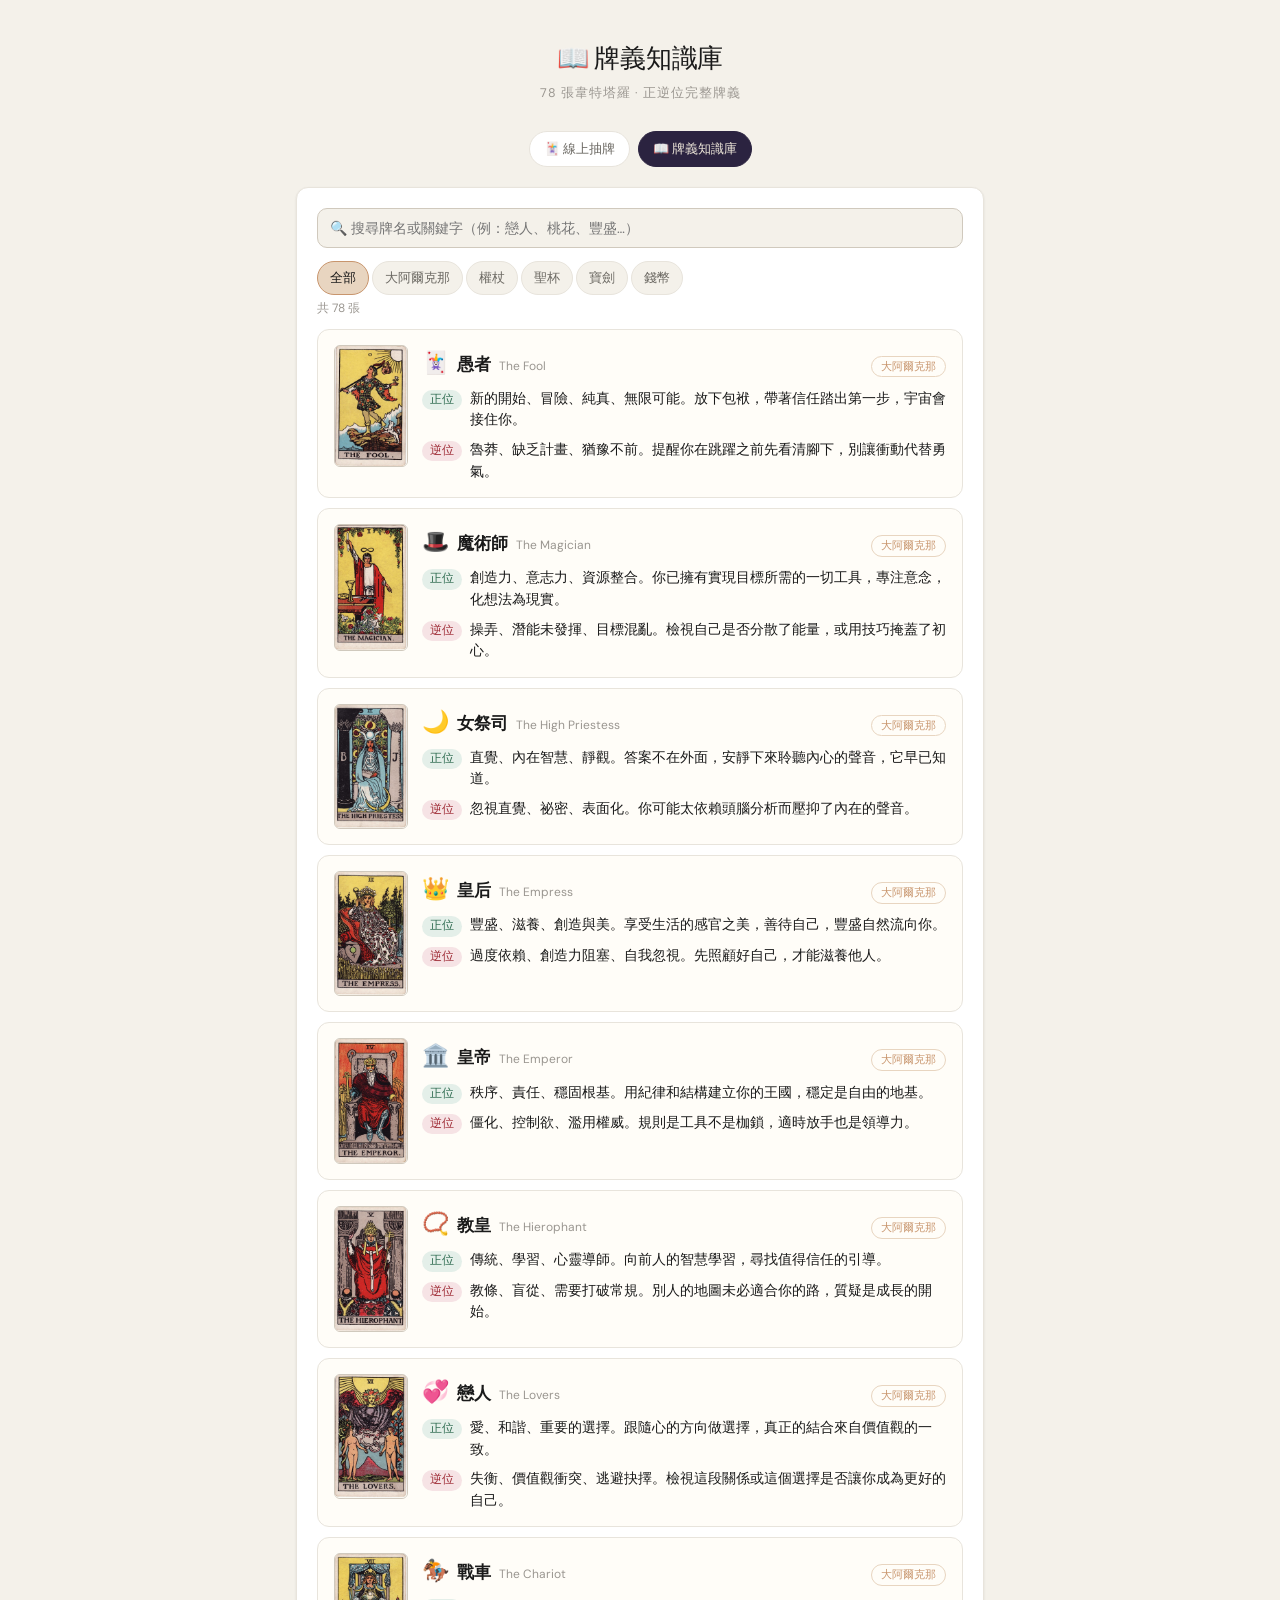
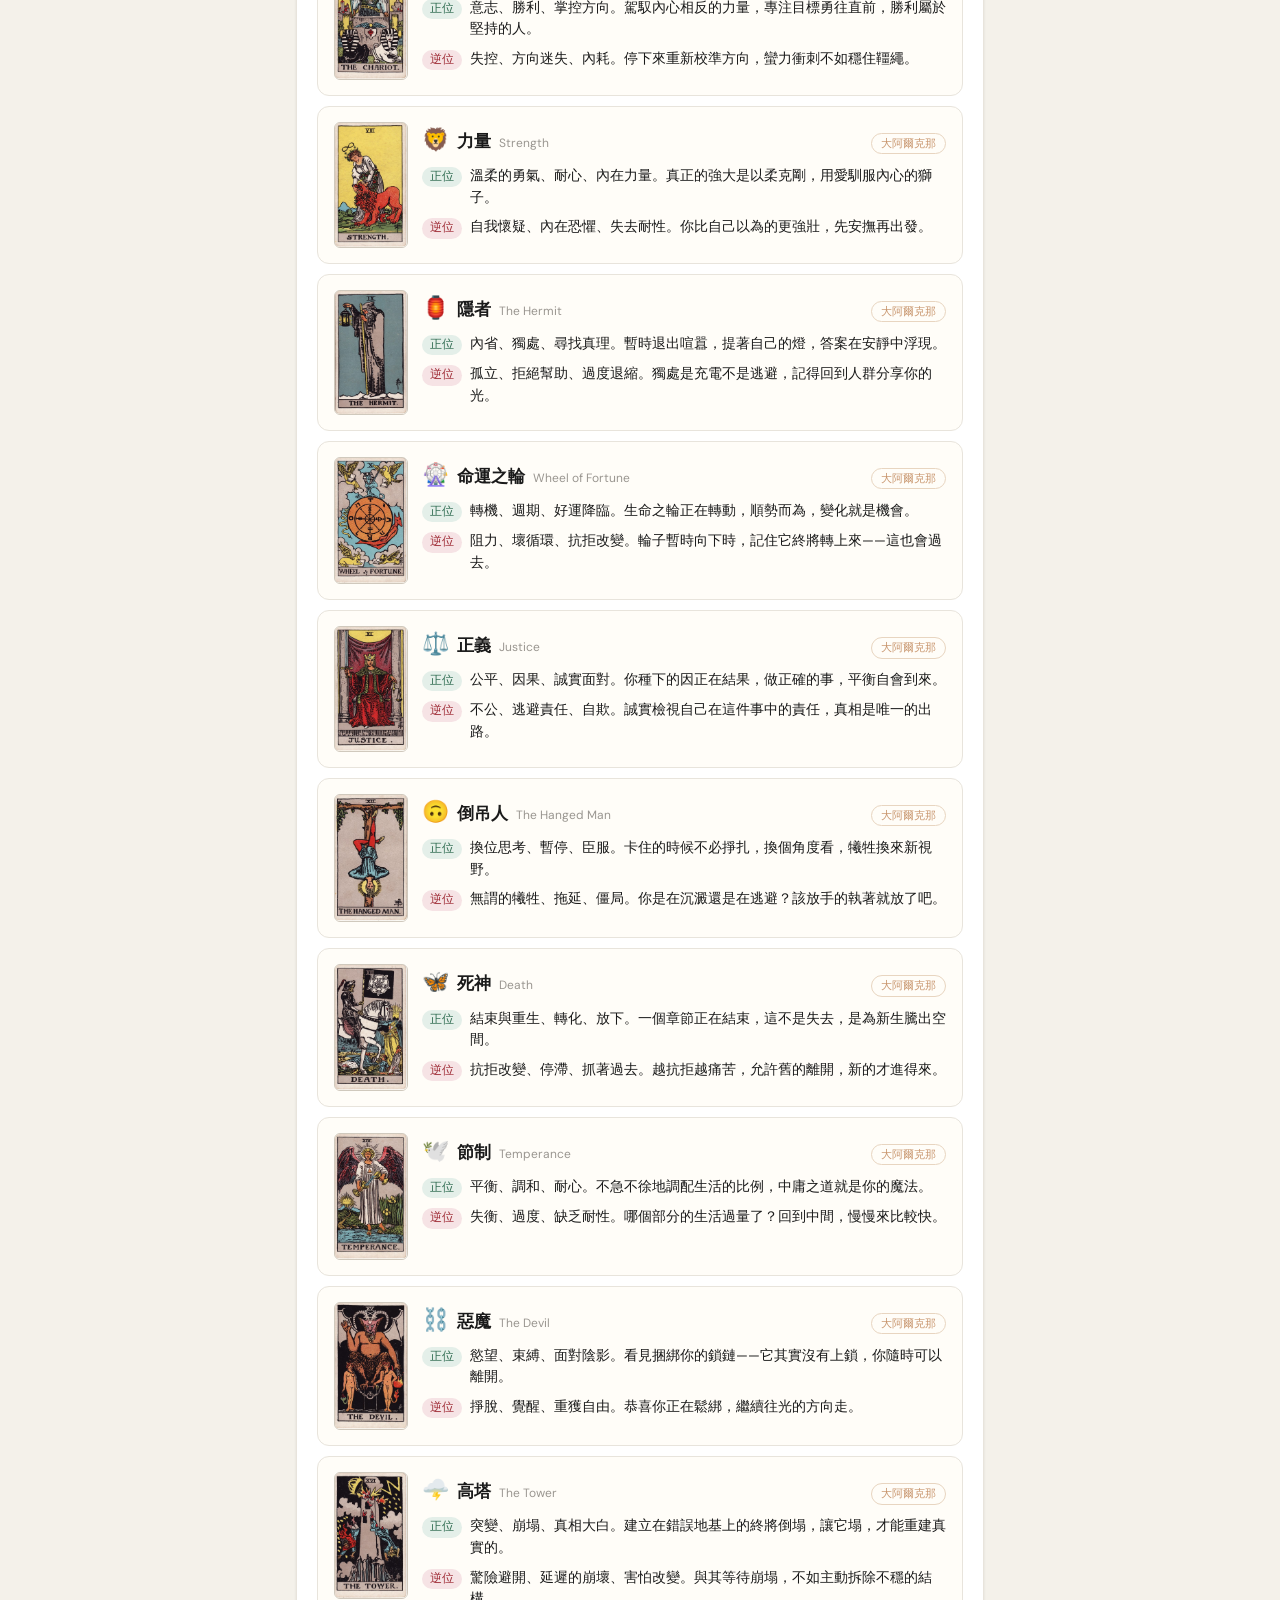
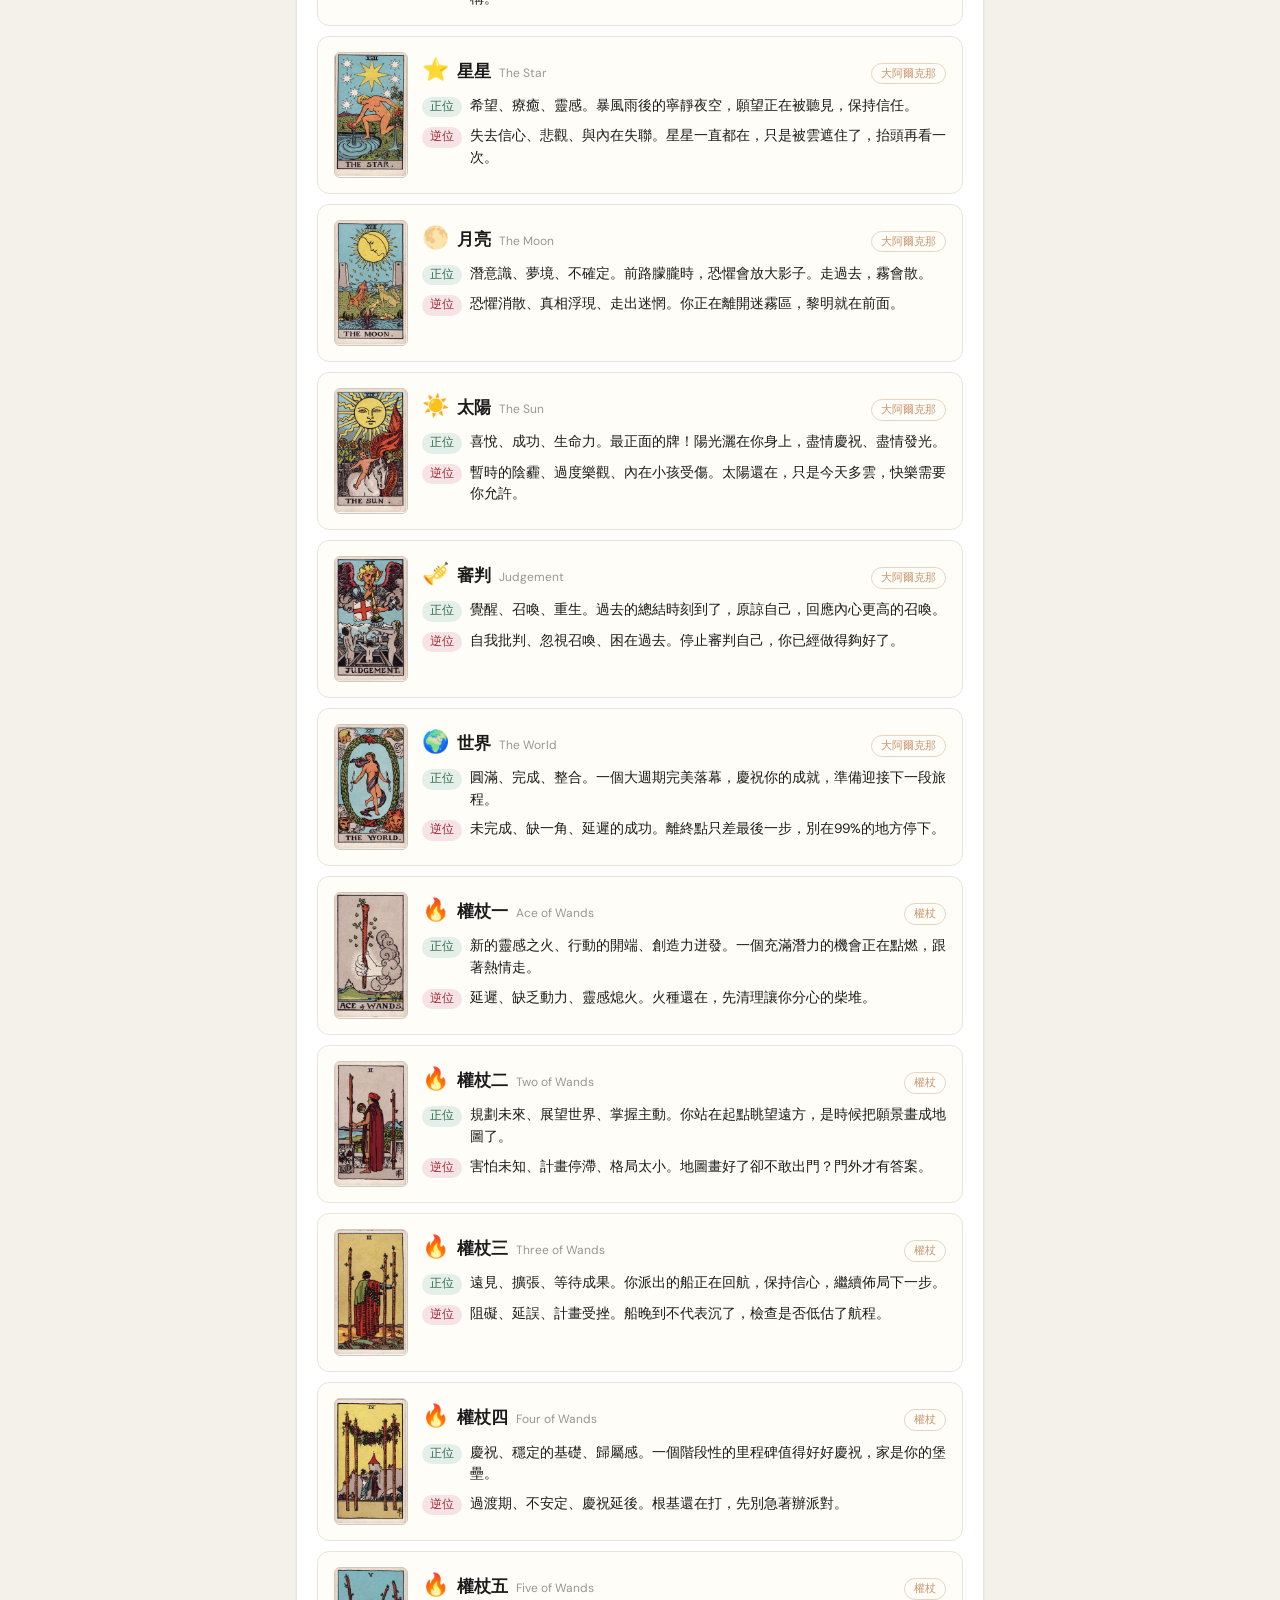
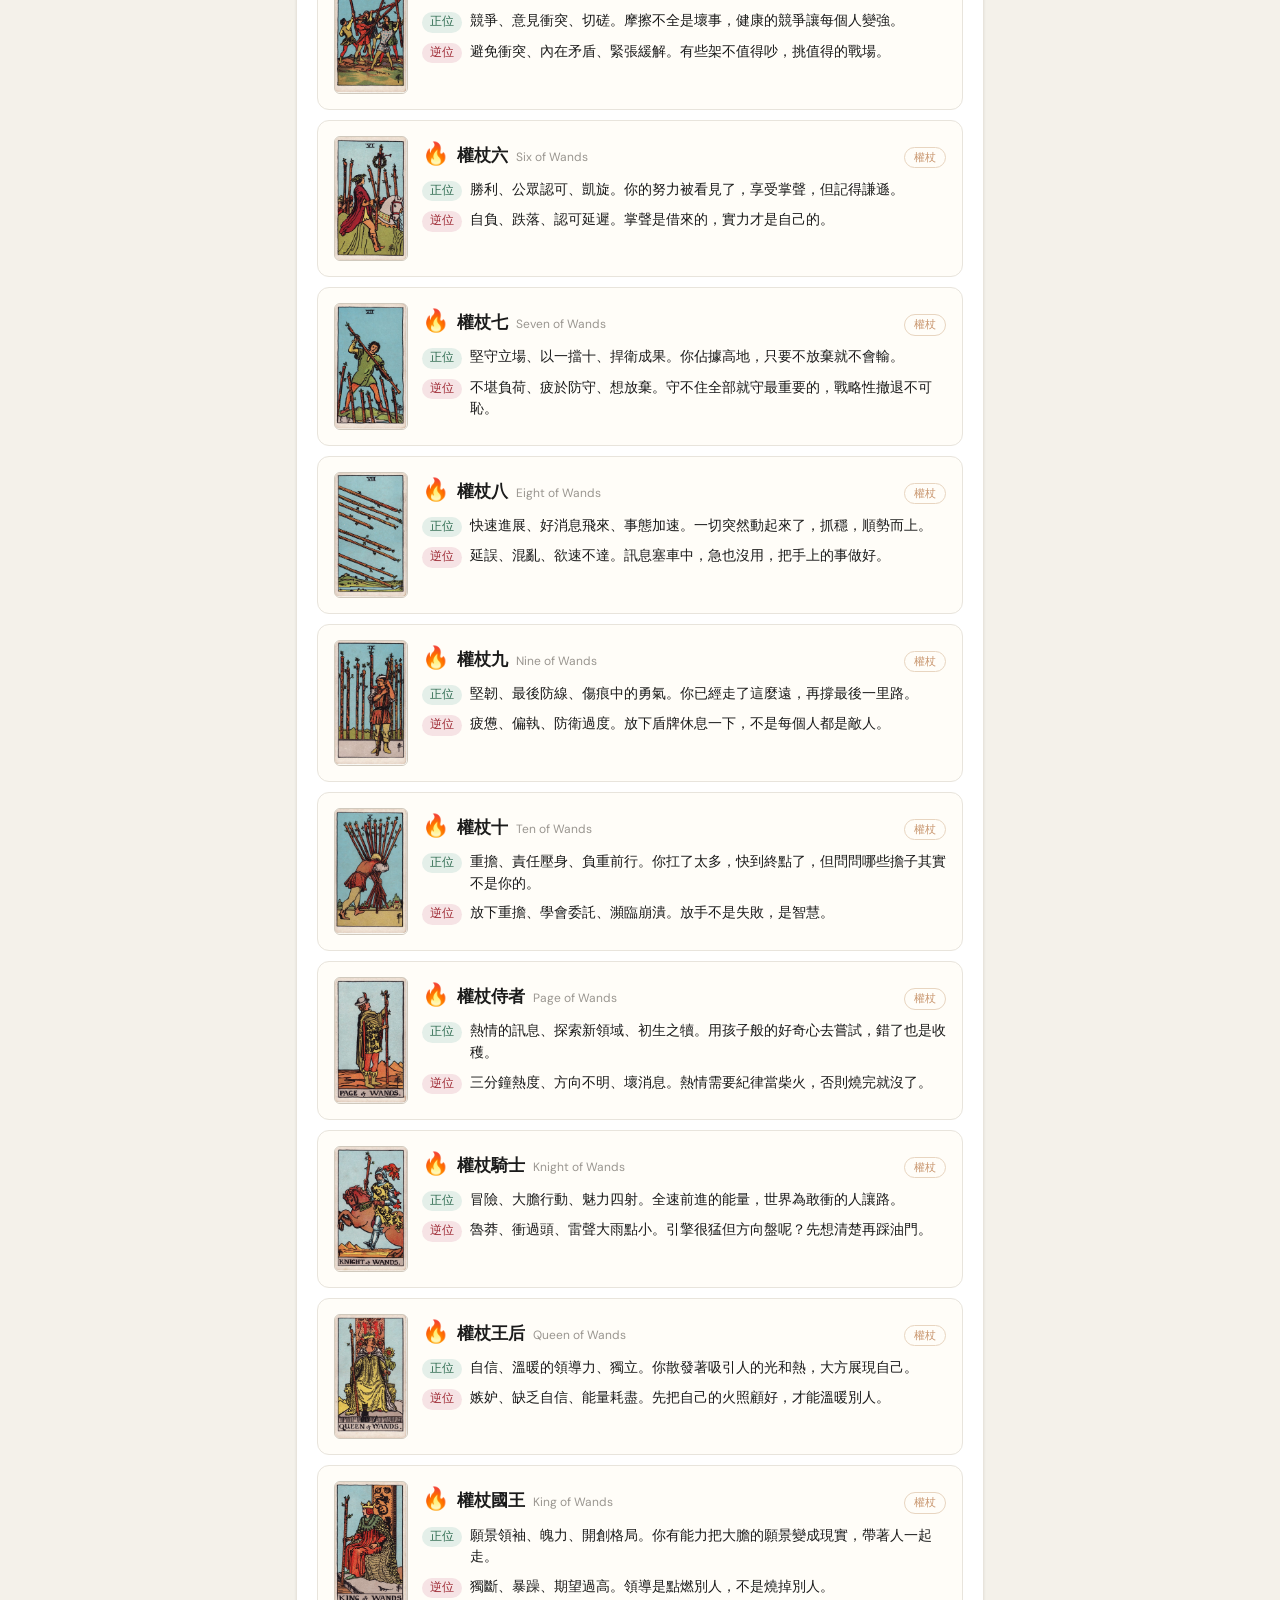
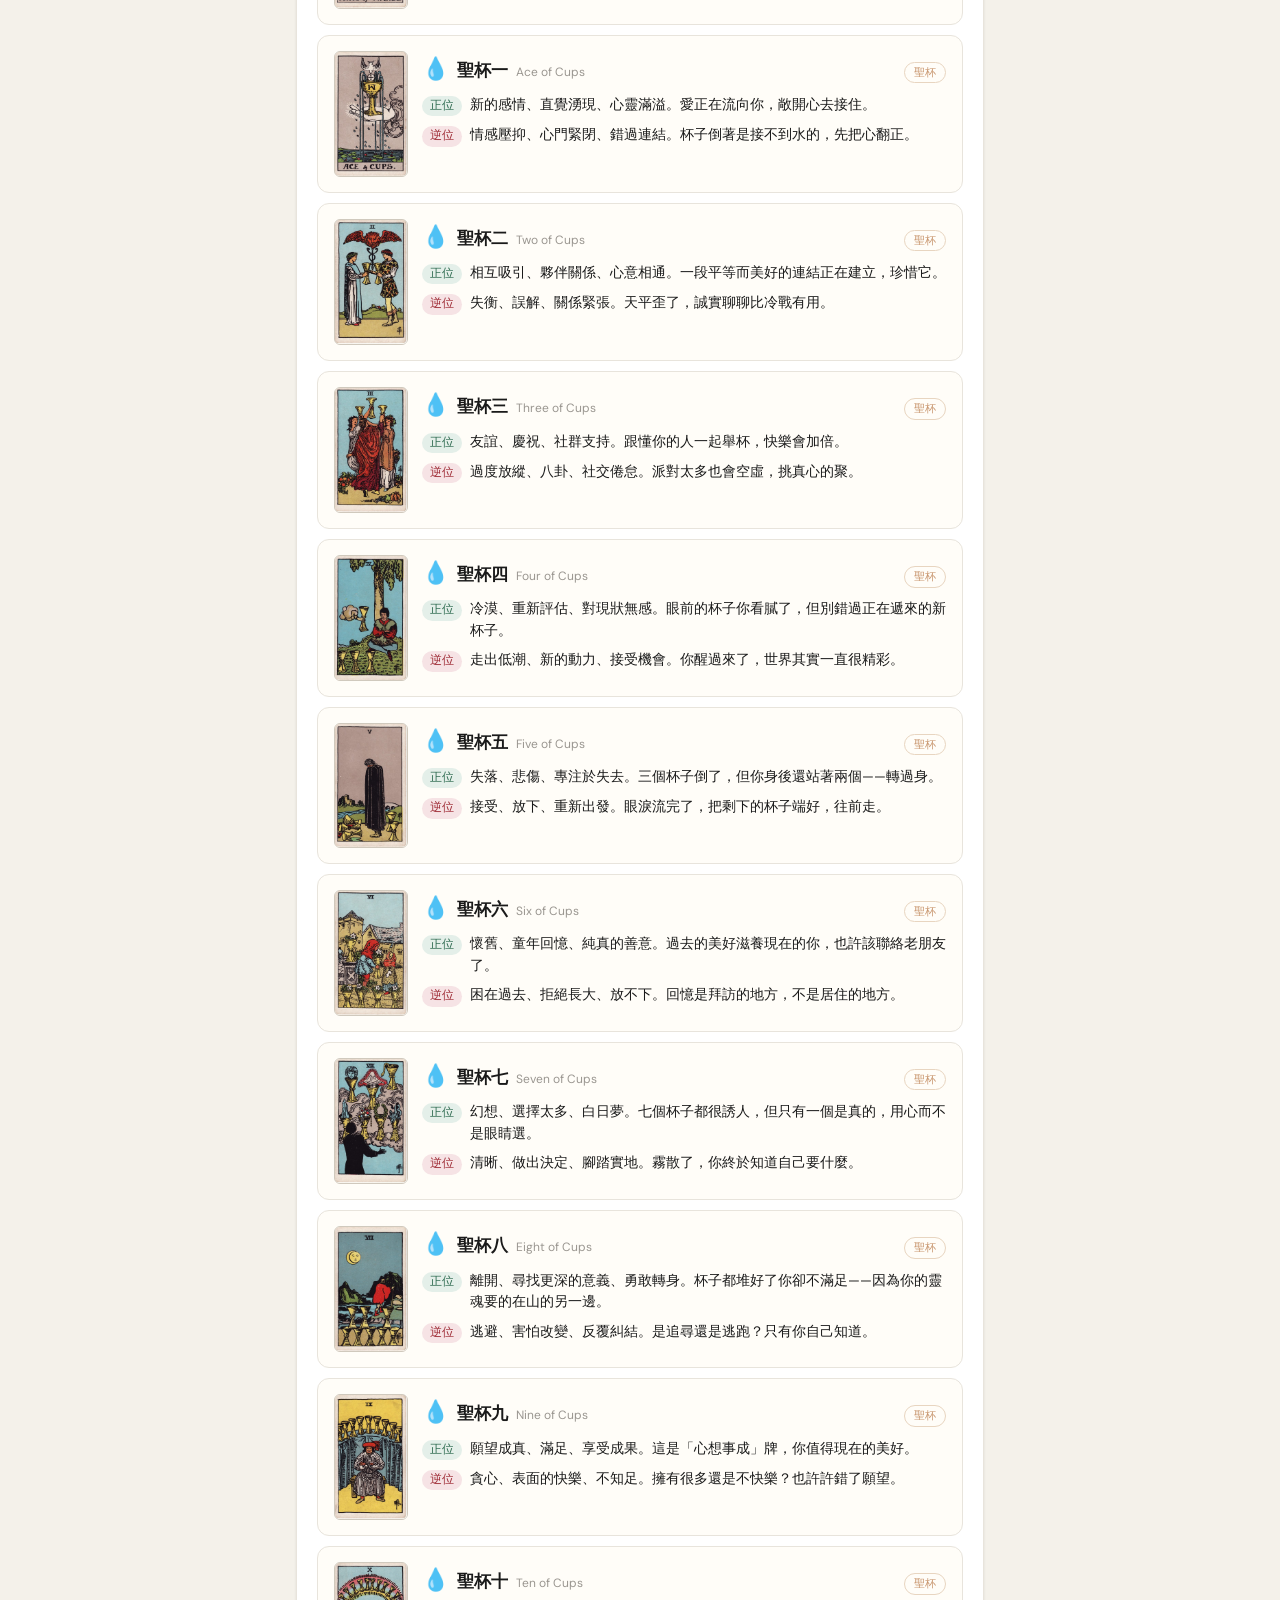
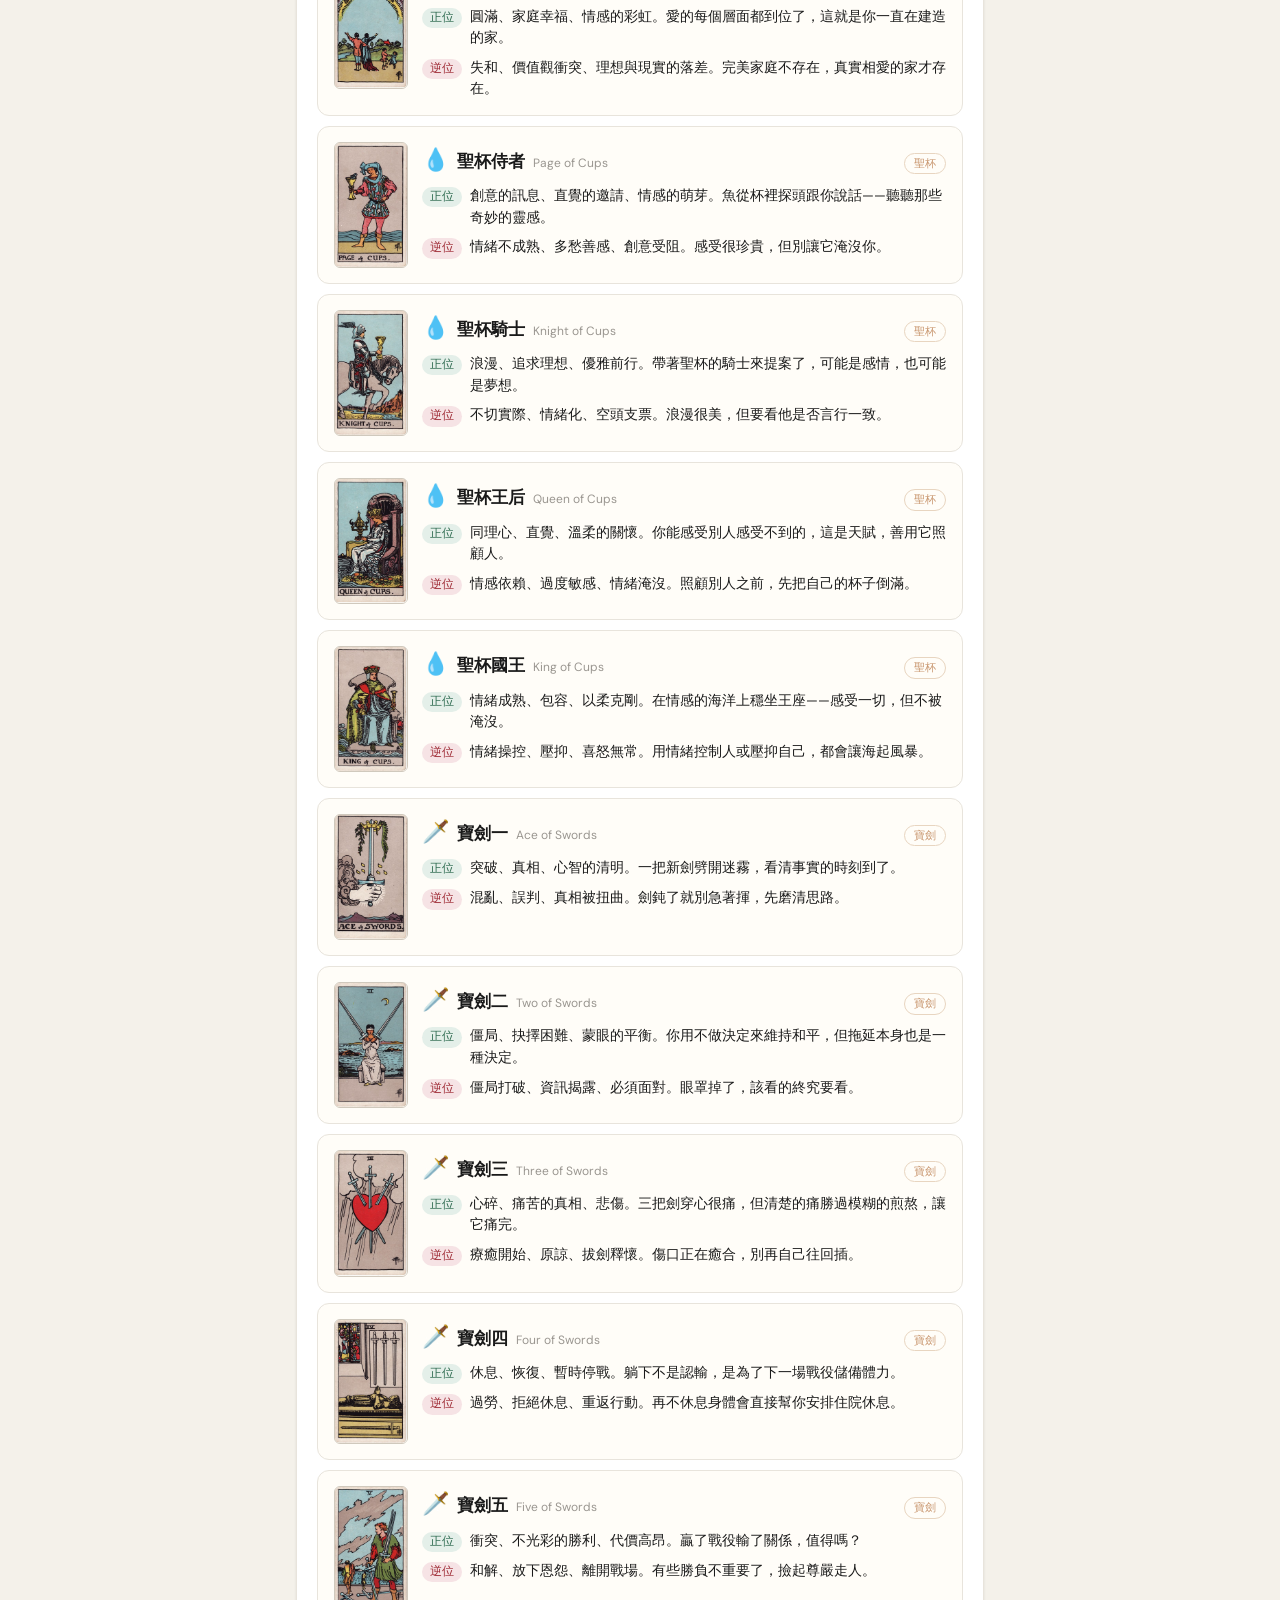
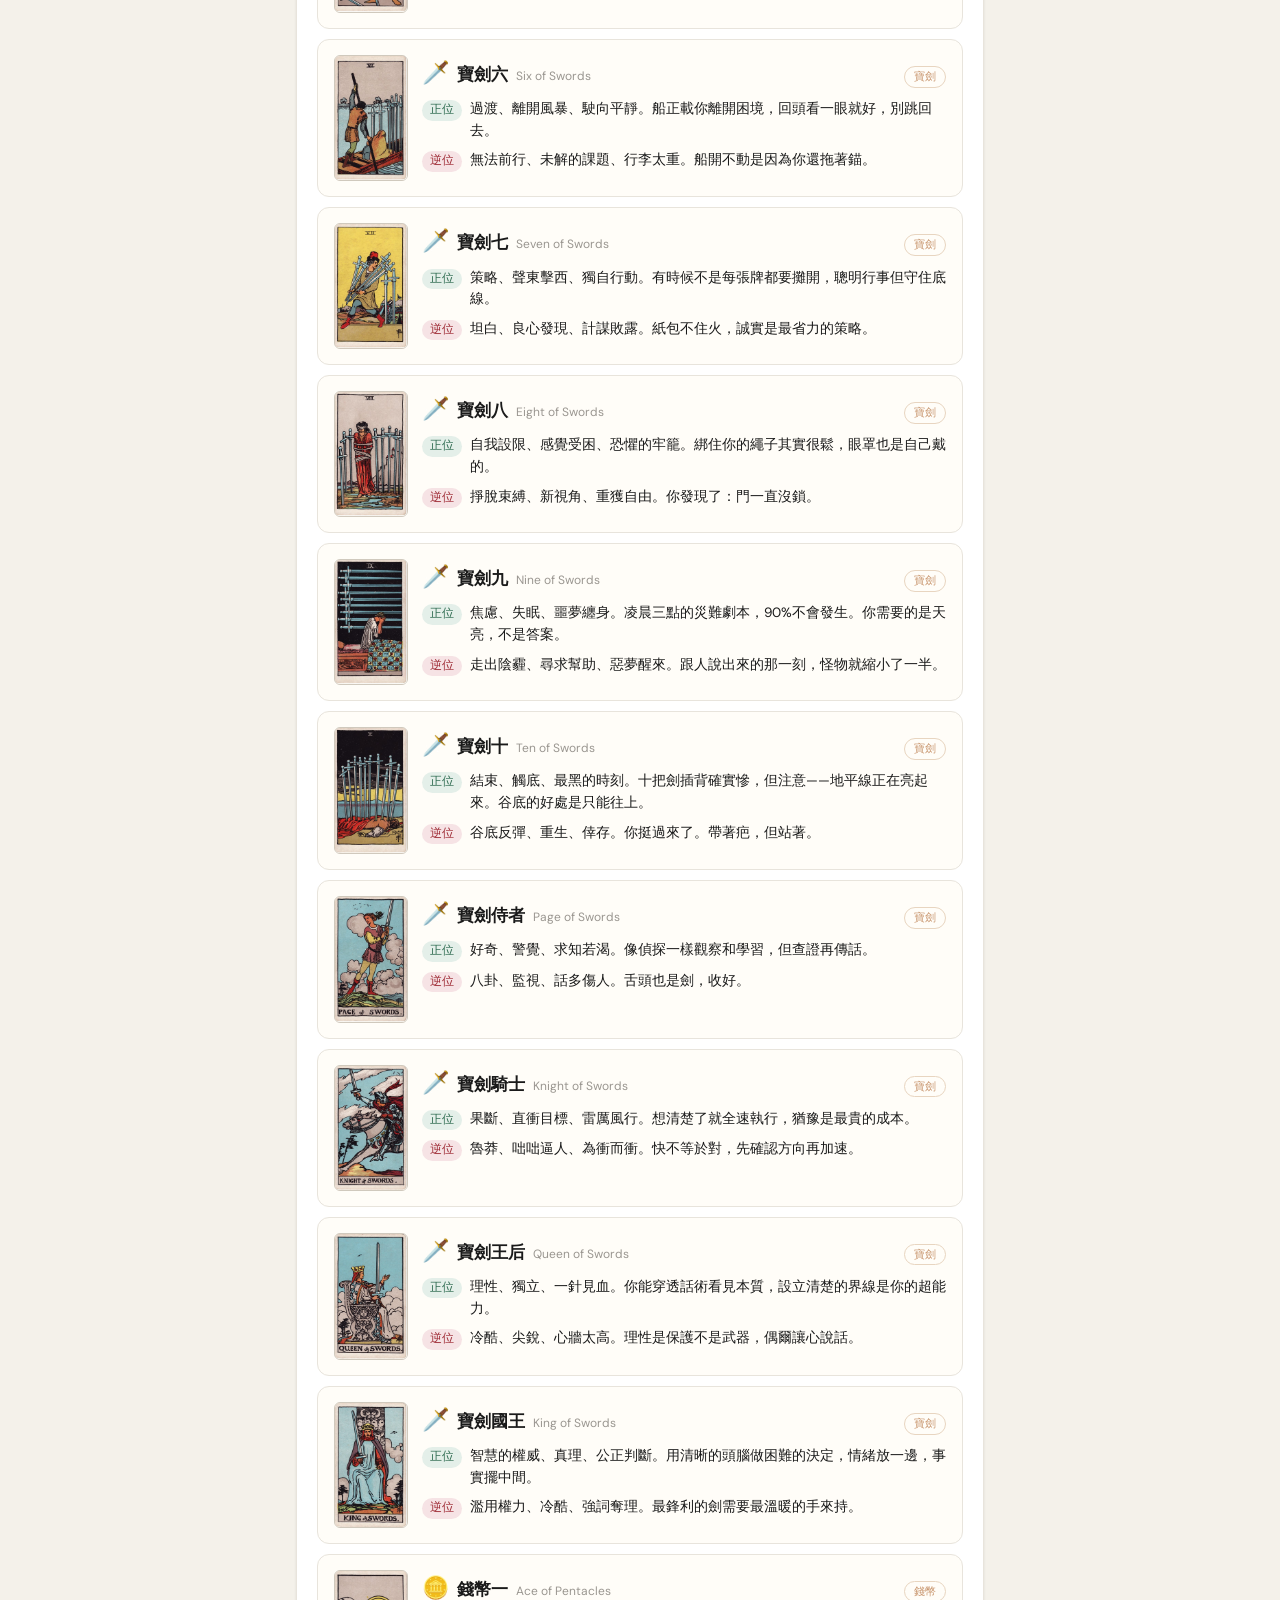
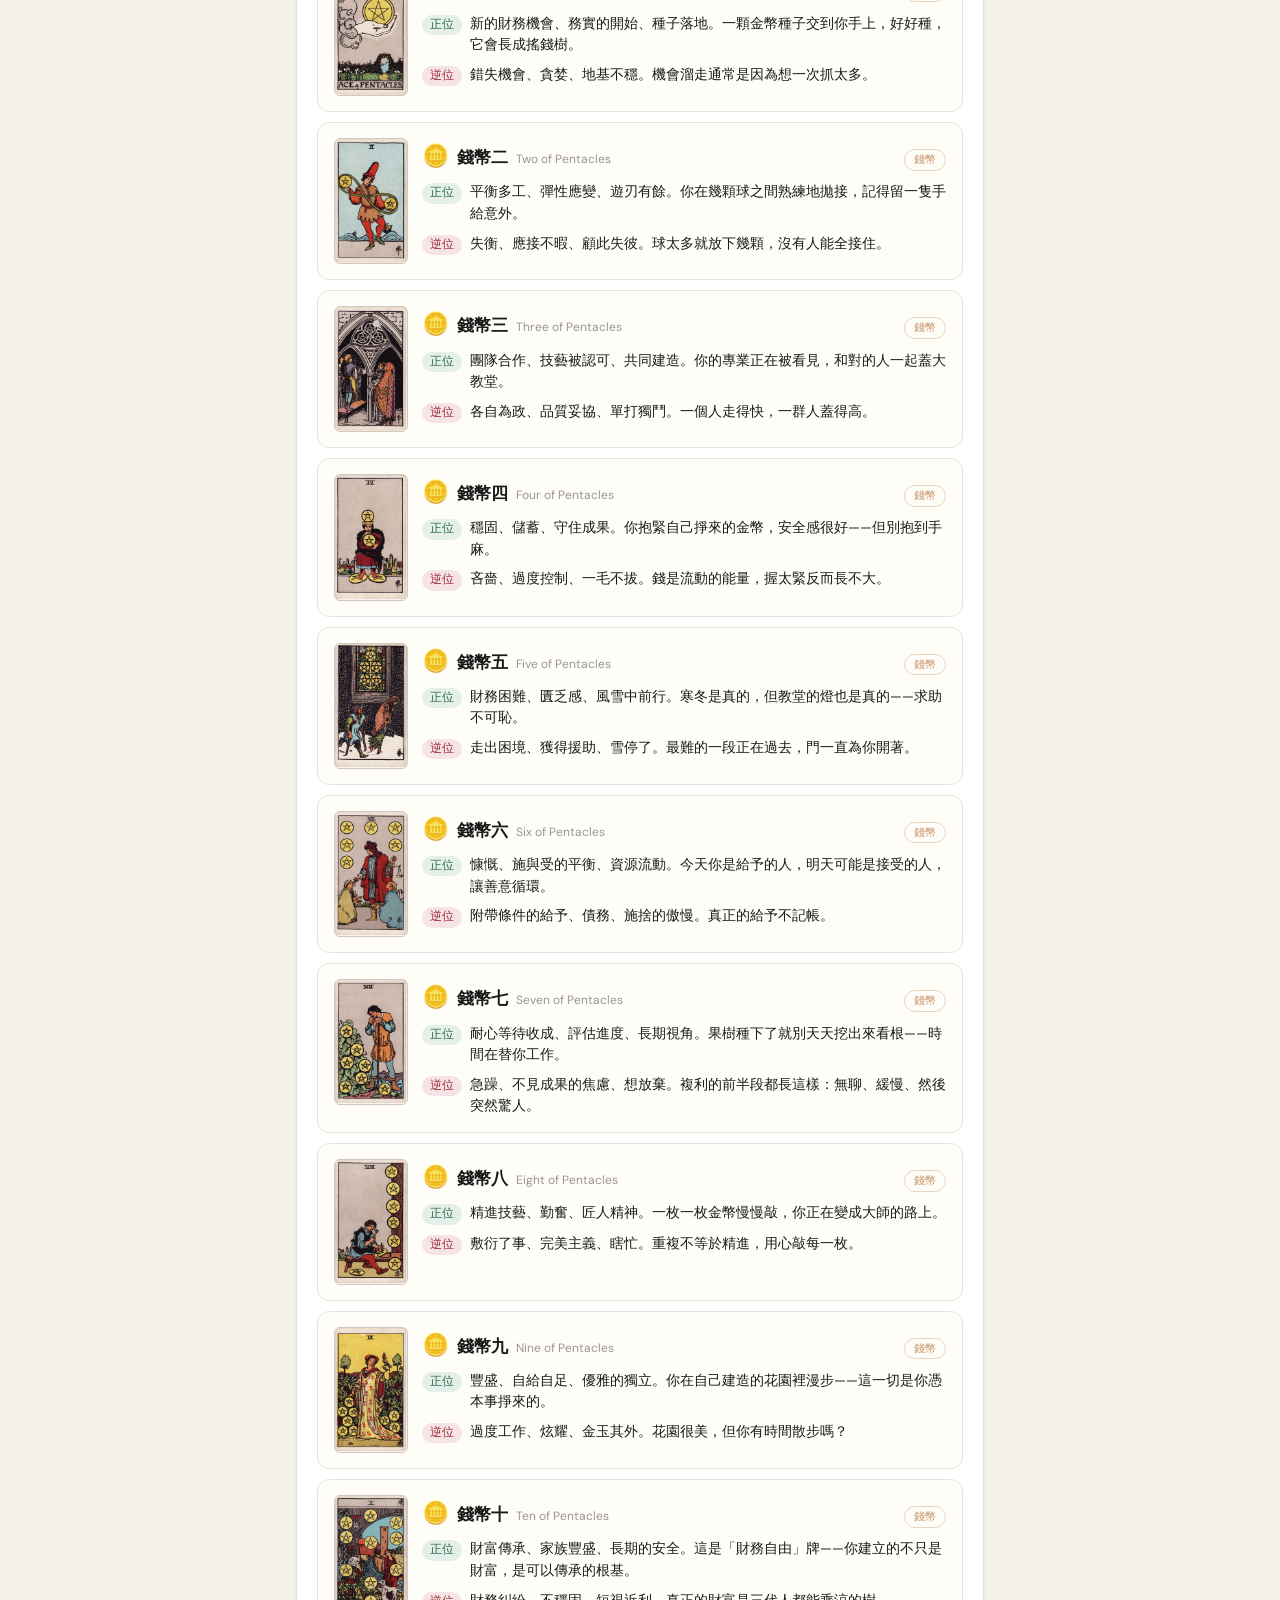
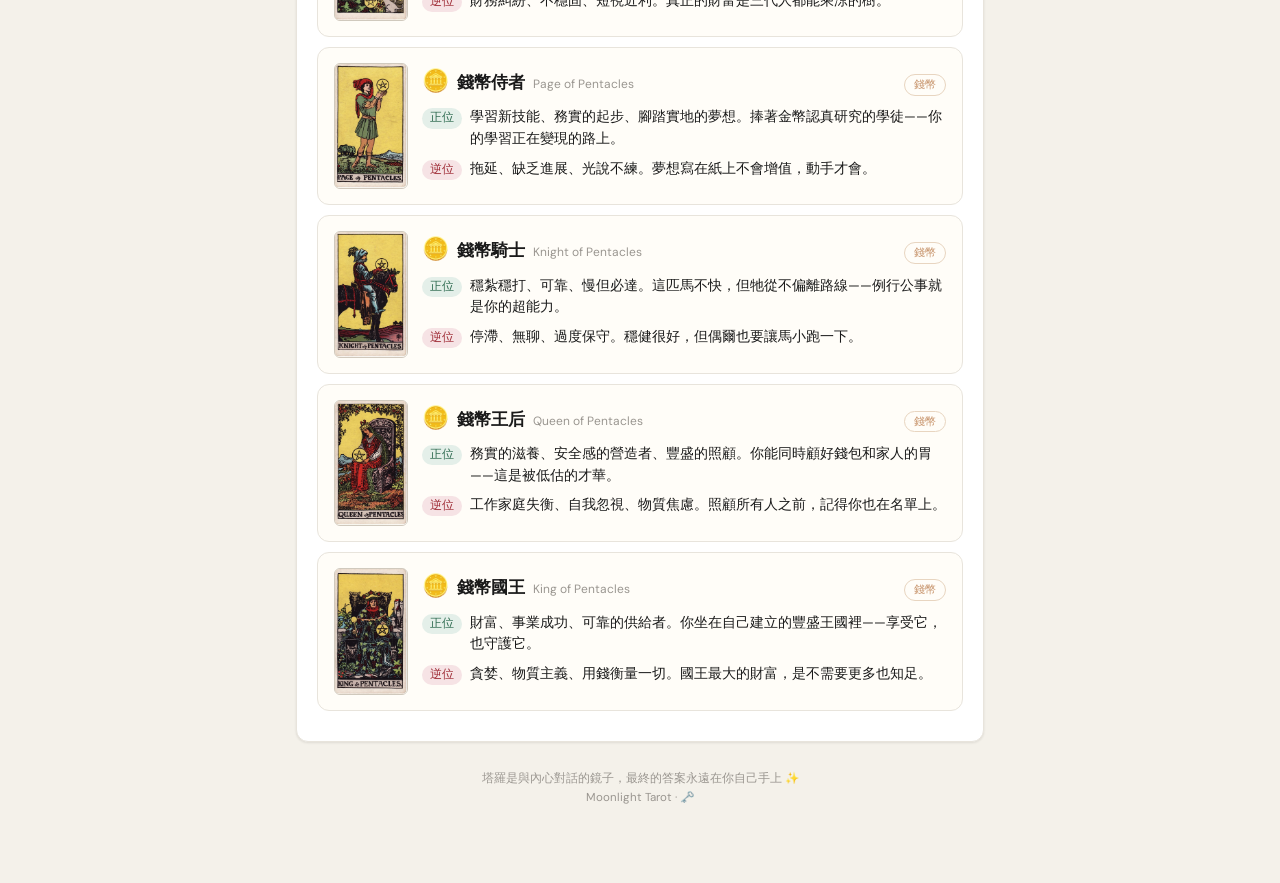
==== library.html @ 59b899fb "Moonlight Tarot 月光塔羅 · 抽牌站 + 牌義知識庫 + 解牌工作台 Co-Authored-By: Claude Fable 5 <noreply@anthropic.com> Cl" ====
<!DOCTYPE html>
<html lang="zh-Hant">
<head>
<meta charset="UTF-8">
<meta name="viewport" content="width=device-width, initial-scale=1.0">
<title>牌義知識庫 · Moonlight Tarot 月光塔羅</title>
<link rel="preconnect" href="https://fonts.googleapis.com">
<link href="https://fonts.googleapis.com/css2?family=DM+Sans:wght@400;500;600&family=Fraunces:wght@400;500&display=swap" rel="stylesheet">
<link rel="icon" href="data:image/svg+xml,<svg xmlns=%22http://www.w3.org/2000/svg%22 viewBox=%220 0 100 100%22><text y=%22.9em%22 font-size=%2290%22>🔮</text></svg>">
<link rel="stylesheet" href="tarot.css">
<style>
.lib-card {
  background: #fffdf8; border: 1px solid var(--border); border-radius: var(--radius);
  padding: 15px 16px; margin-bottom: 10px;
}
.lib-card { display: flex; gap: 14px; }
.lib-card .thumb { flex: 0 0 74px; }
.lib-card .thumb img { width: 74px; border-radius: 6px; border: 1px solid var(--border-strong); display: block; }
.lib-card .head { display: flex; align-items: baseline; gap: 8px; flex-wrap: wrap; }
.lib-card .emoji { font-size: 22px; }
.lib-card .zh { font-size: 16.5px; font-weight: 600; }
.lib-card .en { font-size: 12px; color: var(--text-soft); }
.lib-card .suit-tag {
  margin-left: auto; font-size: 11px; color: var(--accent);
  border: 1px solid var(--accent-soft); border-radius: 99px; padding: 1px 9px;
}
.lib-card .m-row { display: flex; gap: 8px; margin-top: 8px; font-size: 13.5px; }
.lib-card .m-tag { flex: 0 0 auto; font-size: 11.5px; padding: 1px 8px; border-radius: 99px; height: fit-content; margin-top: 2px; }
.lib-card .m-tag.up { background: #e4efe9; color: var(--success); }
.lib-card .m-tag.rev { background: #f6e3e5; color: var(--danger); }
#emptyMsg { text-align: center; color: var(--text-soft); padding: 30px 0; display: none; }
.count-note { font-size: 12px; color: var(--text-soft); margin: 4px 0 10px; }
</style>
</head>
<body>
<div class="container">
  <header class="site-header">
    <h1>📖 牌義知識庫</h1>
    <div class="subtitle">78 張韋特塔羅 · 正逆位完整牌義</div>
  </header>
  <nav class="top-nav">
    <a href="index.html">🃏 線上抽牌</a>
    <a href="library.html" class="active">📖 牌義知識庫</a>
  </nav>

  <section class="card-panel">
    <input type="text" id="searchBox" placeholder="🔍 搜尋牌名或關鍵字（例：戀人、桃花、豐盛…）">
    <div style="margin-top:10px;" id="suitChips"></div>
    <div class="count-note" id="countNote"></div>
    <div id="libList"></div>
    <div id="emptyMsg">找不到符合的牌 🌫️ 換個關鍵字試試</div>
  </section>

  <div class="footer-note">塔羅是與內心對話的鏡子，最終的答案永遠在你自己手上 ✨<br>Moonlight Tarot · <a href="studio.html" title="解牌工作台">🗝️</a></div>
</div>

<script src="tarot-core.js"></script>
<script>
const $ = id => document.getElementById(id);
const SUITS = ['全部', '大阿爾克那', '權杖', '聖杯', '寶劍', '錢幣'];
let curSuit = '全部', curQ = '';

function renderChips() {
  $('suitChips').innerHTML = SUITS.map(s => `<span class="chip ${s === curSuit ? 'active' : ''}" data-s="${s}">${s}</span>`).join('');
  document.querySelectorAll('#suitChips .chip').forEach(ch => ch.addEventListener('click', () => {
    curSuit = ch.dataset.s; renderChips(); renderList();
  }));
}
function renderList() {
  const list = TAROT_CARDS.filter(c => {
    if (curSuit !== '全部' && suitOf(c) !== curSuit) return false;
    if (!curQ) return true;
    return (c.name + c.up + c.rev).toLowerCase().includes(curQ.toLowerCase());
  });
  $('countNote').textContent = `共 ${list.length} 張`;
  $('emptyMsg').style.display = list.length ? 'none' : 'block';
  $('libList').innerHTML = list.map(c => `
    <div class="lib-card">
      <div class="thumb"><img src="${cardImg(c.n)}" alt="${cardZhName(c)}" loading="lazy"></div>
      <div style="flex:1;">
      <div class="head">
        <span class="emoji">${c.emoji}</span>
        <span class="zh">${cardZhName(c)}</span>
        <span class="en">${c.name.slice(cardZhName(c).length).trim()}</span>
        <span class="suit-tag">${suitOf(c)}</span>
      </div>
      <div class="m-row"><span class="m-tag up">正位</span><span>${c.up}</span></div>
      <div class="m-row"><span class="m-tag rev">逆位</span><span>${c.rev}</span></div>
      </div>
    </div>`).join('');
}
$('searchBox').addEventListener('input', e => { curQ = e.target.value.trim(); renderList(); });
renderChips(); renderList();
</script>
</body>
</html>
---- tarot.css ----
/* My Holleywood · 塔羅共用樣式 */
:root {
  --bg: #f4f1ea;
  --bg-card: #ffffff;
  --text: #1a1a1a;
  --text-muted: #6b6862;
  --text-soft: #9a9690;
  --primary: #0f4c5c;
  --primary-hover: #0a3a47;
  --accent: #c8956d;
  --accent-soft: #e8d5c0;
  --success: #2d6a4f;
  --danger: #9d2933;
  --border: #e8e4dc;
  --border-strong: #d0c9bd;
  --shadow-sm: 0 1px 2px rgba(26,26,26,0.04), 0 1px 3px rgba(26,26,26,0.06);
  --shadow-md: 0 4px 12px rgba(26,26,26,0.05), 0 2px 4px rgba(26,26,26,0.04);
  --radius: 12px;
  --mystic1: #2b2340;
  --mystic2: #4a3868;
  --gold: #d4af6a;
}
* { box-sizing: border-box; margin: 0; padding: 0; }
html { -webkit-text-size-adjust: 100%; }
body {
  font-family: 'DM Sans', -apple-system, 'PingFang TC', 'Noto Sans TC', sans-serif;
  background: var(--bg);
  color: var(--text);
  line-height: 1.6;
  -webkit-font-smoothing: antialiased;
  min-height: 100vh;
  padding-bottom: 60px;
}
.container { max-width: 720px; margin: 0 auto; padding: 16px; }
.site-header { padding: 22px 0 14px; text-align: center; }
.site-header h1 { font-family: 'Fraunces', Georgia, serif; font-weight: 500; font-size: 26px; letter-spacing: -0.3px; }
.site-header .subtitle { font-size: 12.5px; color: var(--text-soft); letter-spacing: 1px; margin-top: 3px; }
.top-nav { display: flex; gap: 8px; justify-content: center; margin: 14px 0 20px; flex-wrap: wrap; }
.top-nav a {
  text-decoration: none; color: var(--text-muted); font-size: 13px;
  padding: 7px 14px; border-radius: 99px; border: 1px solid var(--border);
  background: var(--bg-card); transition: all .2s;
}
.top-nav a.active, .top-nav a:hover { background: var(--mystic1); color: #f0e9db; border-color: var(--mystic1); }
.card-panel {
  background: var(--bg-card); border: 1px solid var(--border); border-radius: var(--radius);
  padding: 20px; margin-bottom: 16px; box-shadow: var(--shadow-sm);
}
.panel-title { font-size: 15px; font-weight: 600; margin-bottom: 4px; }
.text-soft { color: var(--text-soft); font-size: 12.5px; }
.text-muted { color: var(--text-muted); }
.btn {
  display: inline-flex; align-items: center; justify-content: center; gap: 6px;
  border: none; cursor: pointer; font-family: inherit;
  background: var(--primary); color: #fff; font-size: 14px; font-weight: 500;
  padding: 11px 20px; border-radius: 10px; transition: all .2s;
}
.btn:hover { background: var(--primary-hover); }
.btn:disabled { opacity: .45; cursor: not-allowed; }
.btn.secondary { background: var(--bg); color: var(--text-muted); border: 1px solid var(--border-strong); }
.btn.secondary:hover { background: var(--accent-soft); color: var(--text); }
.btn.gold { background: linear-gradient(135deg, #b98a4e, #d4af6a); color: #2b2340; font-weight: 600; }
.btn.big { width: 100%; padding: 14px; font-size: 15px; }
input[type=text], input[type=password], textarea, select {
  width: 100%; font-family: inherit; font-size: 14px; color: var(--text);
  background: var(--bg); border: 1px solid var(--border-strong); border-radius: 10px;
  padding: 10px 12px; outline: none; transition: border .2s;
}
input:focus, textarea:focus, select:focus { border-color: var(--accent); }
textarea { resize: vertical; min-height: 72px; }
.chip {
  display: inline-block; cursor: pointer; user-select: none;
  font-size: 12.5px; color: var(--text-muted);
  background: var(--bg); border: 1px solid var(--border); border-radius: 99px;
  padding: 6px 12px; margin: 3px 3px 0 0; transition: all .15s;
}
.chip:hover, .chip.active { background: var(--accent-soft); border-color: var(--accent); color: var(--text); }
.footer-note { text-align: center; font-size: 11.5px; color: var(--text-soft); margin-top: 28px; }
.footer-note a { color: var(--text-soft); text-decoration: none; }
.toast {
  position: fixed; left: 50%; bottom: 28px; transform: translateX(-50%) translateY(20px);
  background: var(--mystic1); color: #f0e9db; font-size: 13.5px;
  padding: 10px 18px; border-radius: 99px; opacity: 0; pointer-events: none;
  transition: all .3s; z-index: 999; box-shadow: var(--shadow-md); max-width: 88vw; text-align: center;
}
.toast.show { opacity: 1; transform: translateX(-50%) translateY(0); }
/* 結果牌卡 */
.reading-card {
  border: 1px solid var(--border); border-radius: var(--radius);
  padding: 14px 16px; margin-bottom: 10px; background: #fffdf8;
}
.reading-card .pos-label { font-size: 11.5px; letter-spacing: 1px; color: var(--accent); font-weight: 600; }
.reading-card .card-name { font-size: 16.5px; font-weight: 600; margin: 2px 0 2px; }
.reading-card .orient { font-size: 12px; padding: 1px 8px; border-radius: 99px; margin-left: 6px; vertical-align: 2px; }
.reading-card .orient.up { background: #e4efe9; color: var(--success); }
.reading-card .orient.rev { background: #f6e3e5; color: var(--danger); }
.reading-card .kw { font-size: 13px; color: var(--text-muted); margin: 4px 0; }
.reading-card .meaning { font-size: 13.5px; color: var(--text); }
.synth-box {
  background: linear-gradient(135deg, #f5ede0 0%, #ebd9c2 70%, #e2c9a8 100%);
  border-radius: var(--radius); padding: 18px; margin-top: 4px;
}
.synth-box p { font-size: 14px; margin-bottom: 10px; }
.synth-box p:last-child { margin-bottom: 0; }
@media (max-width: 480px) {
  .container { padding: 12px; }
  .card-panel { padding: 16px; }
}
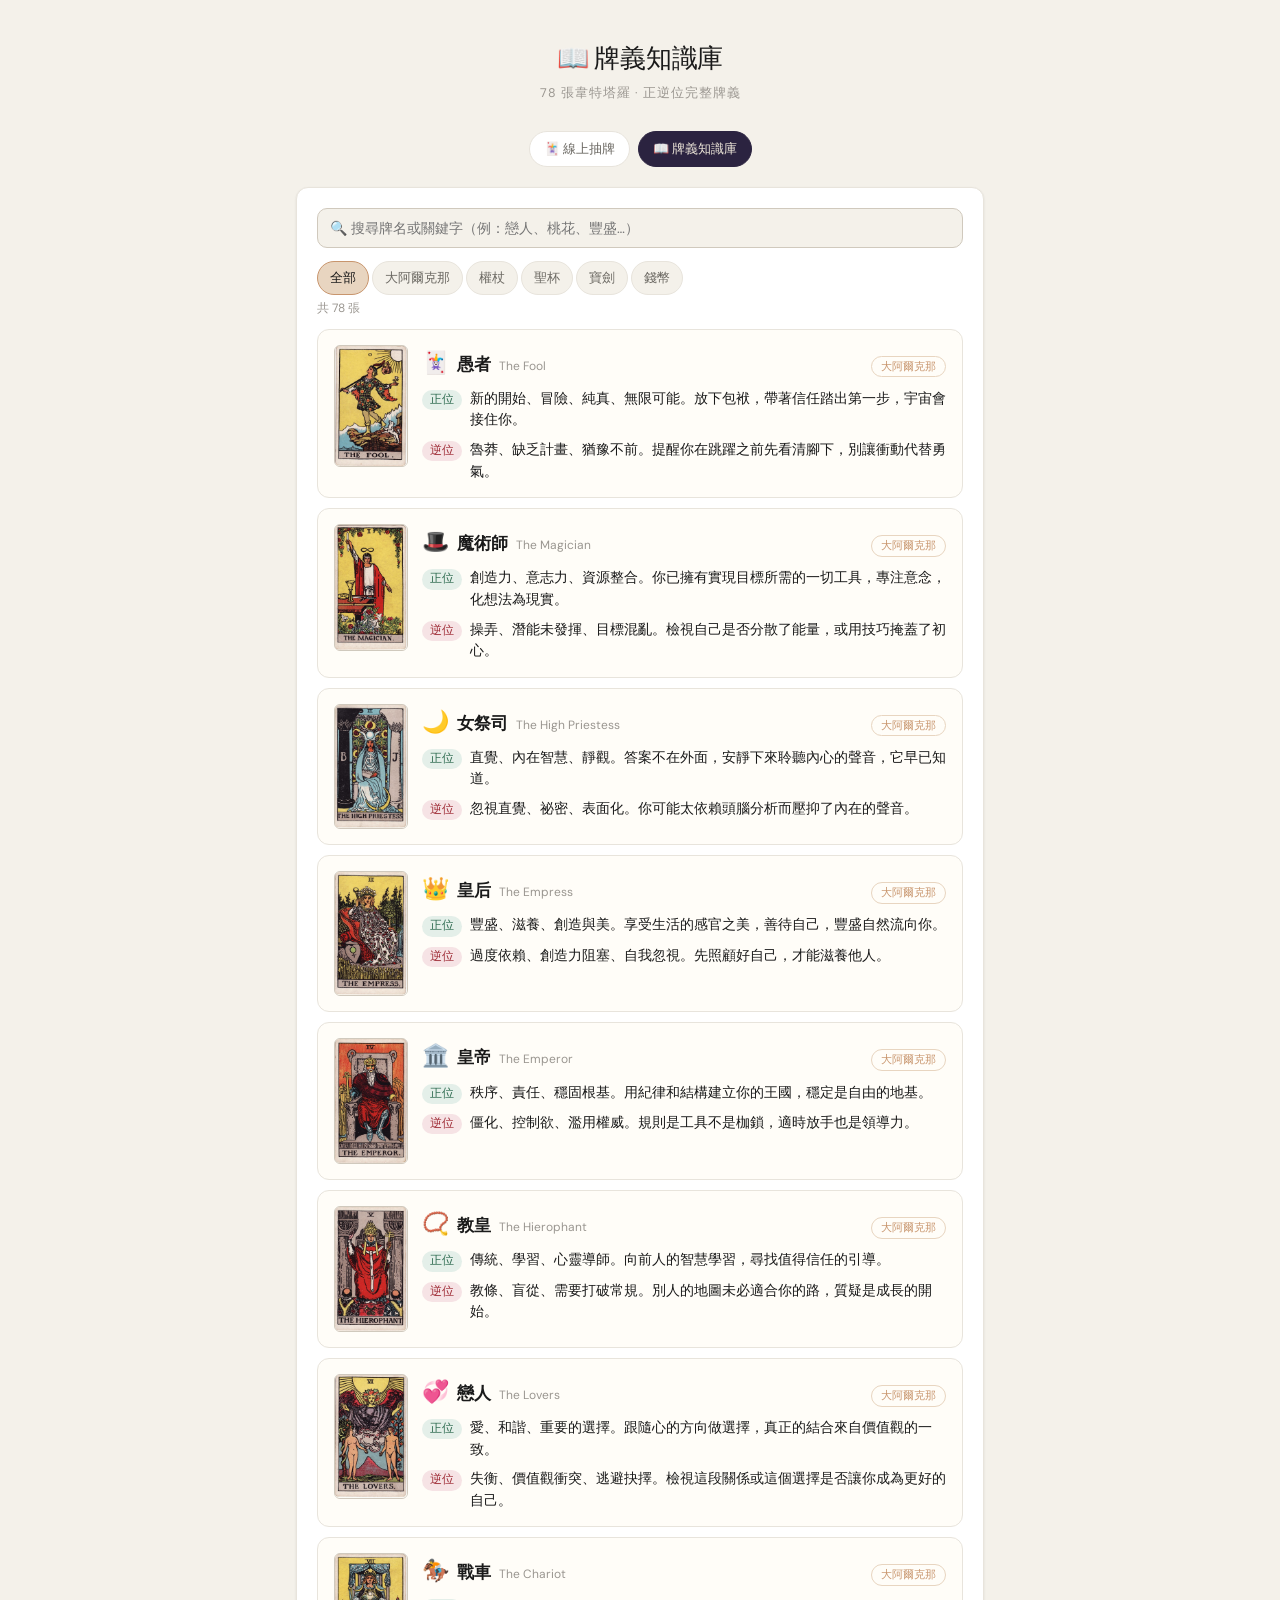
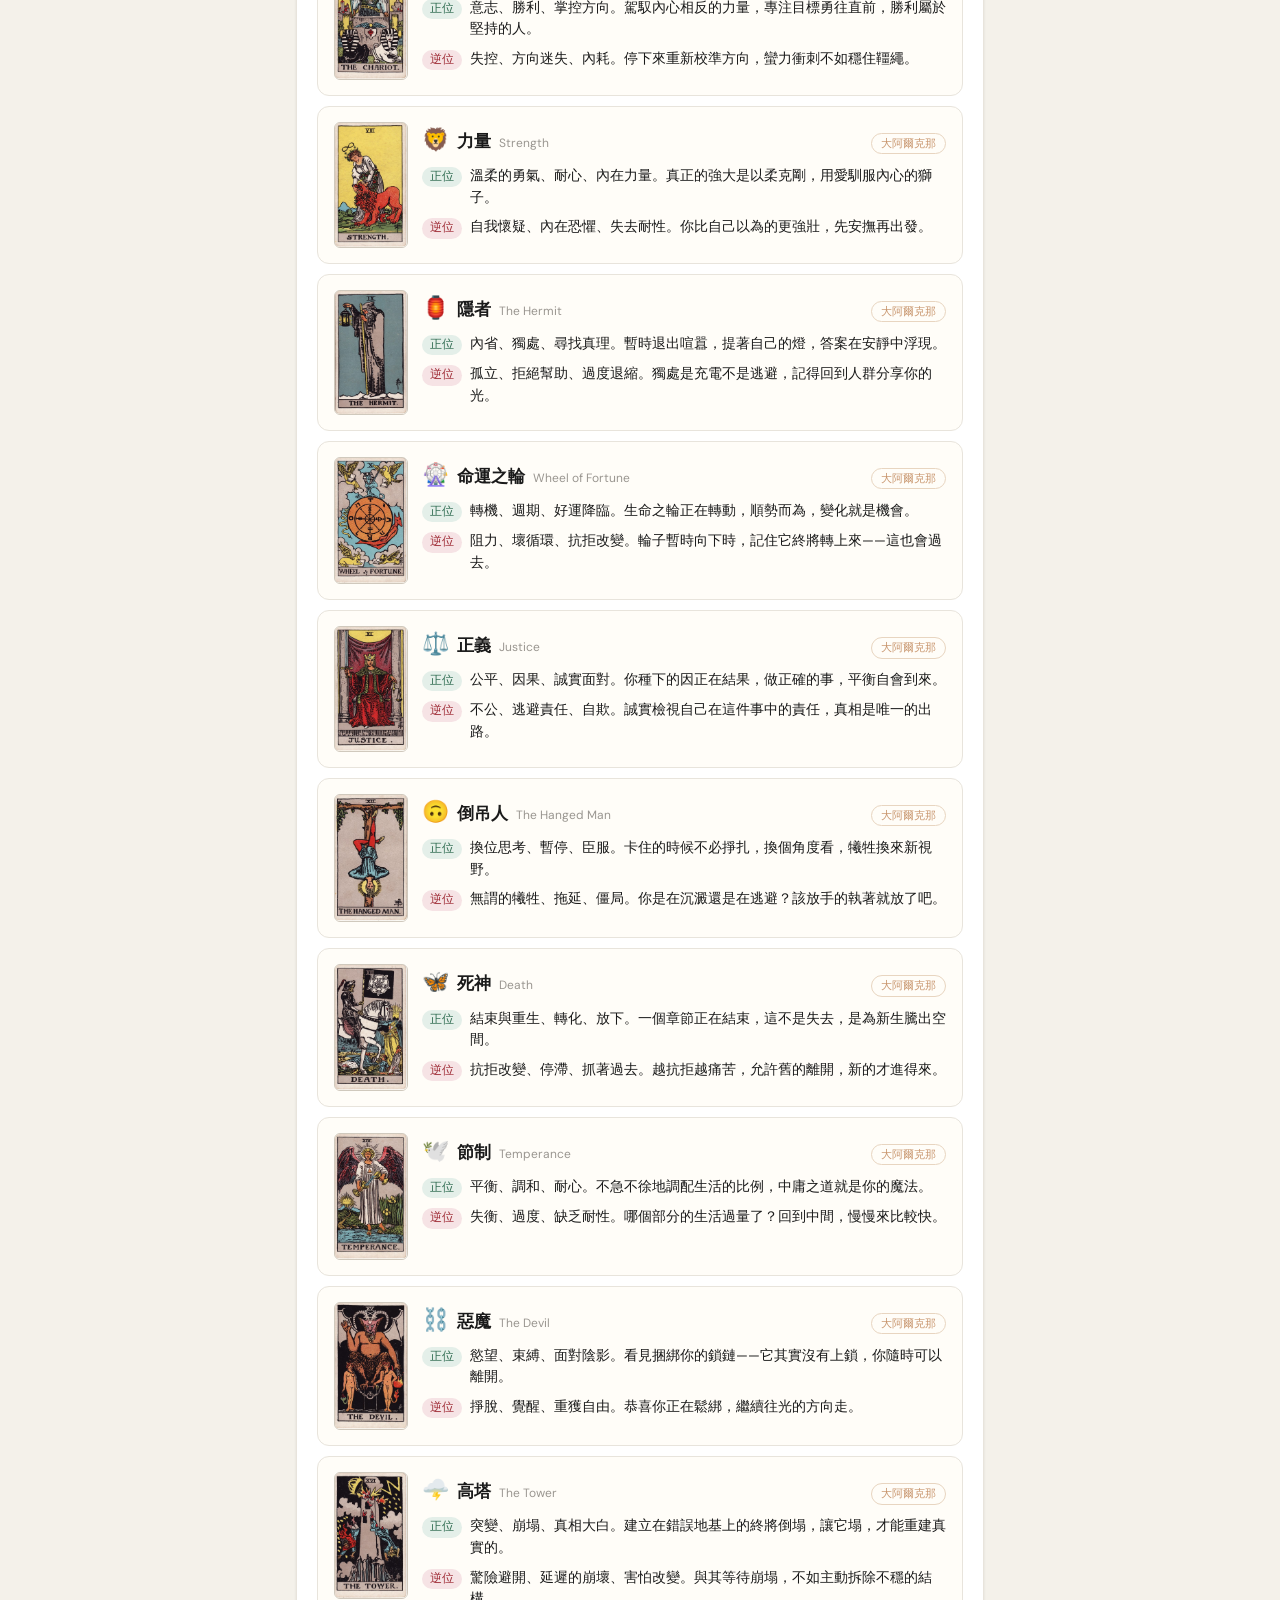
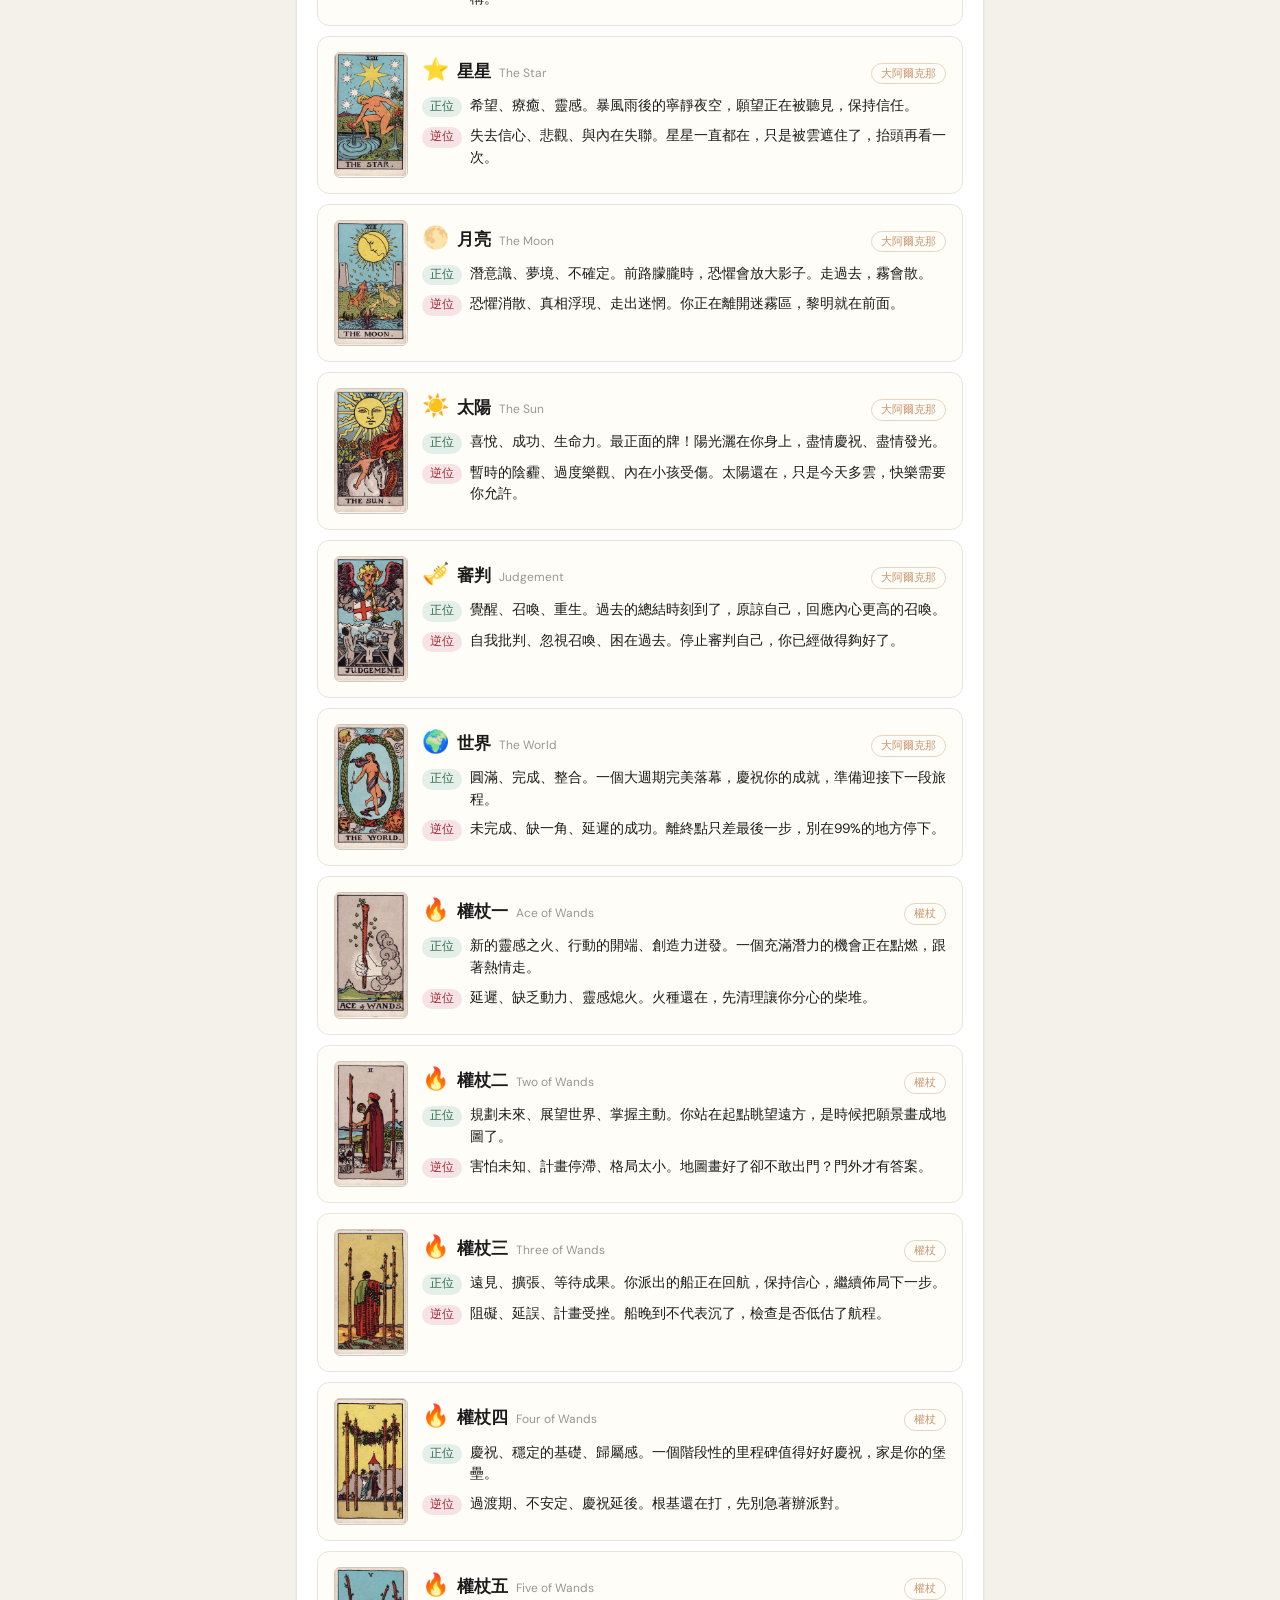
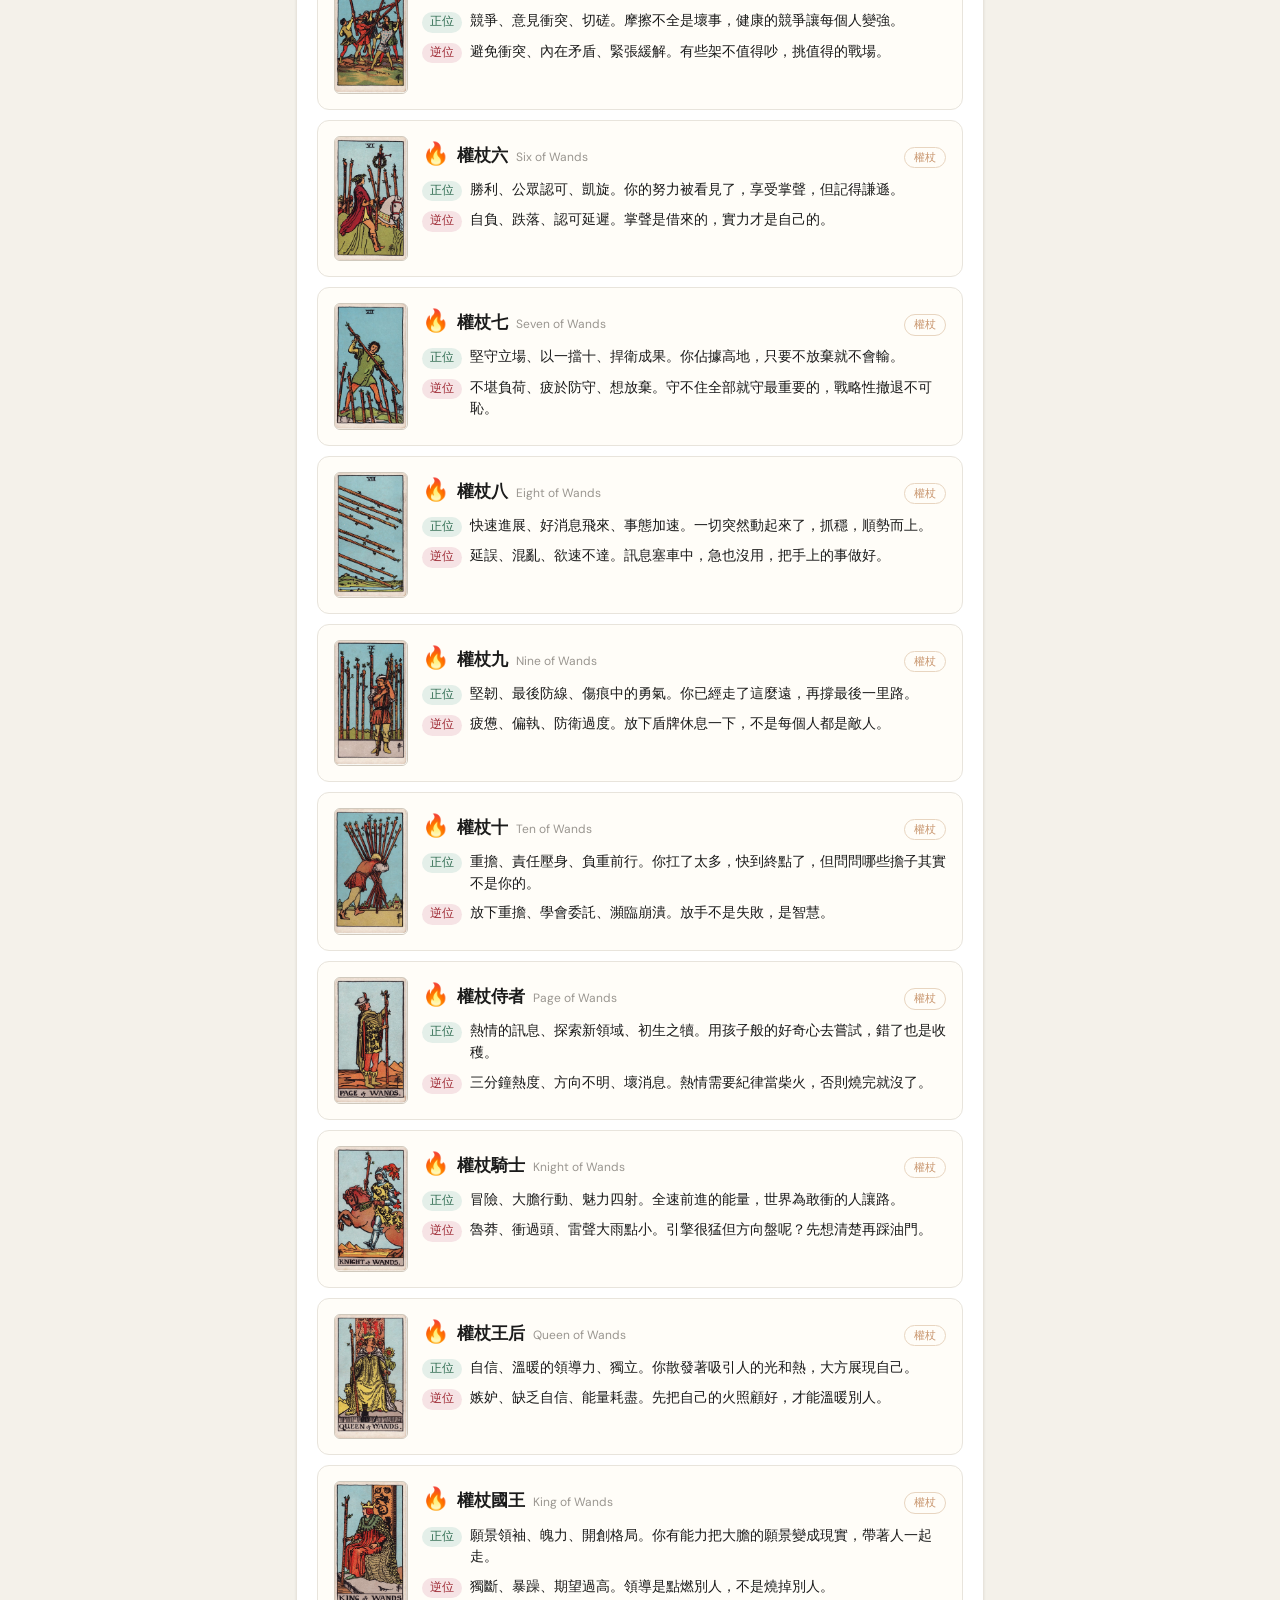
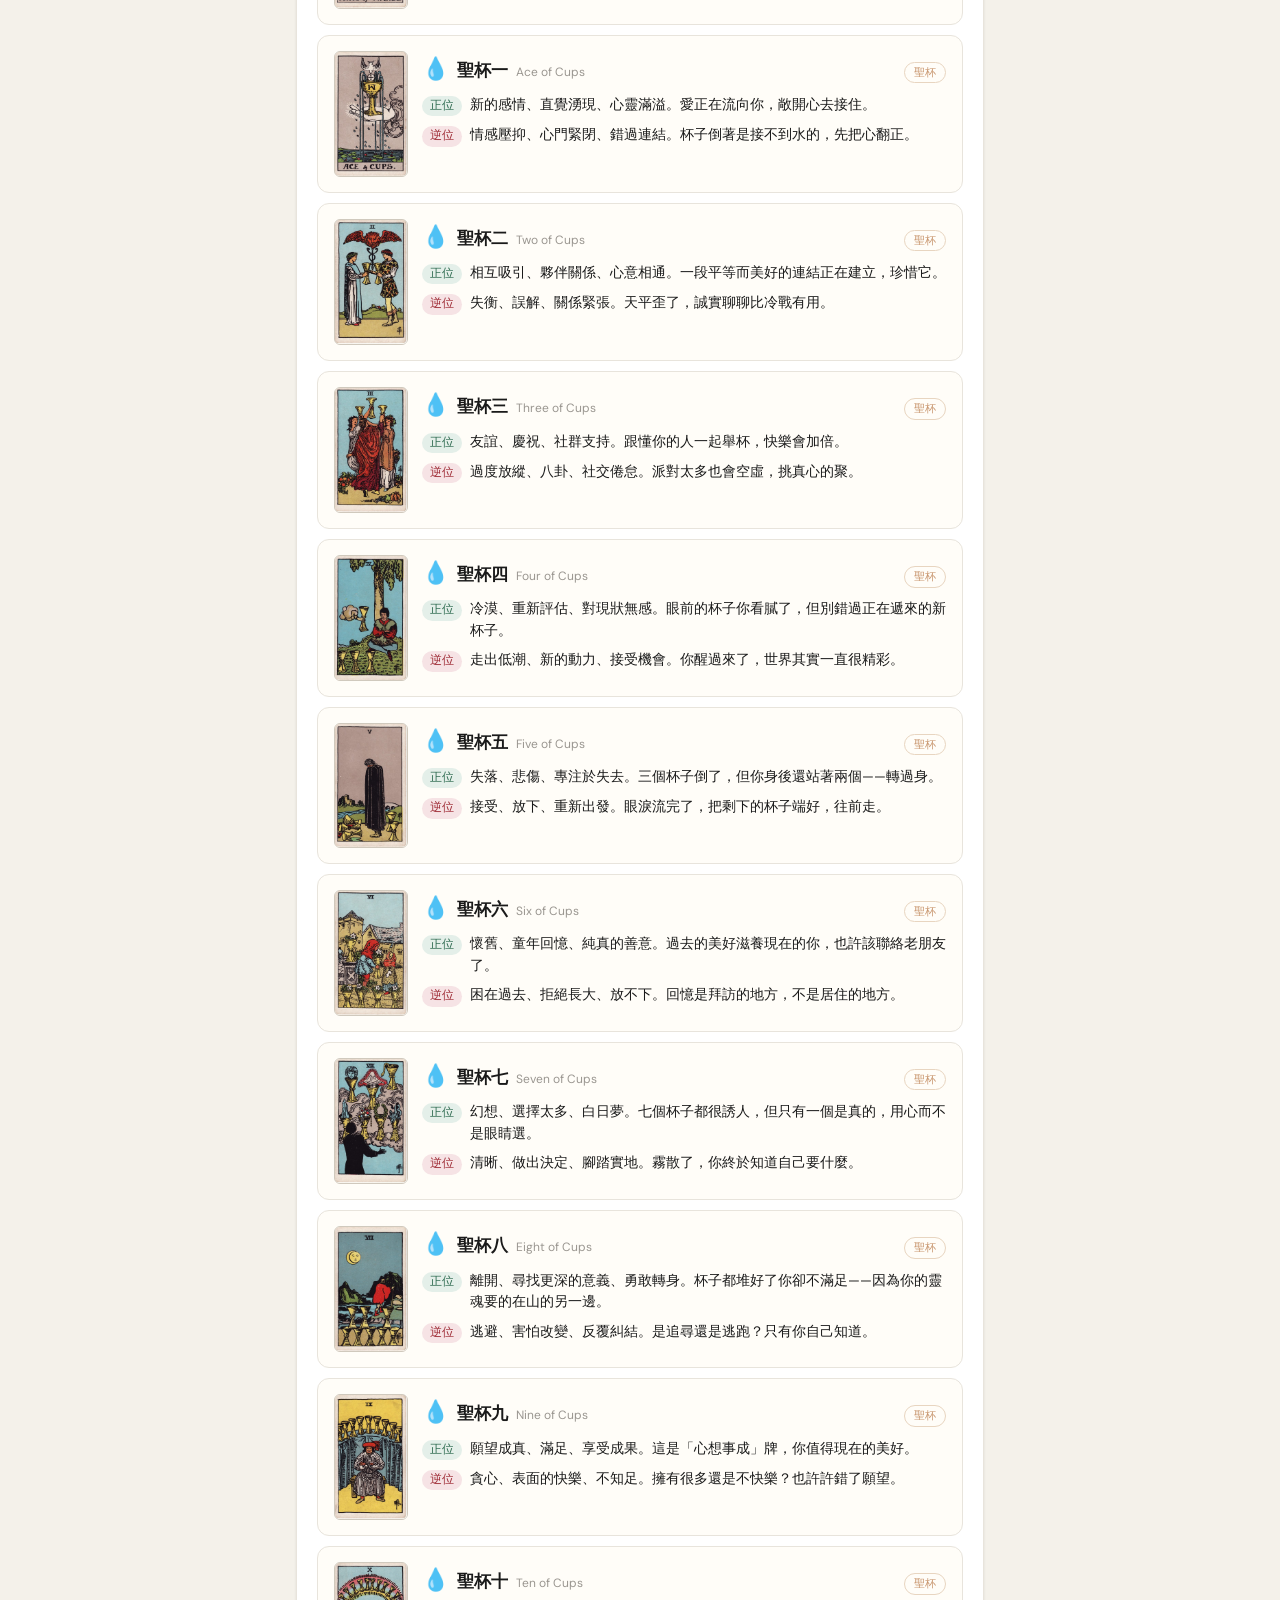
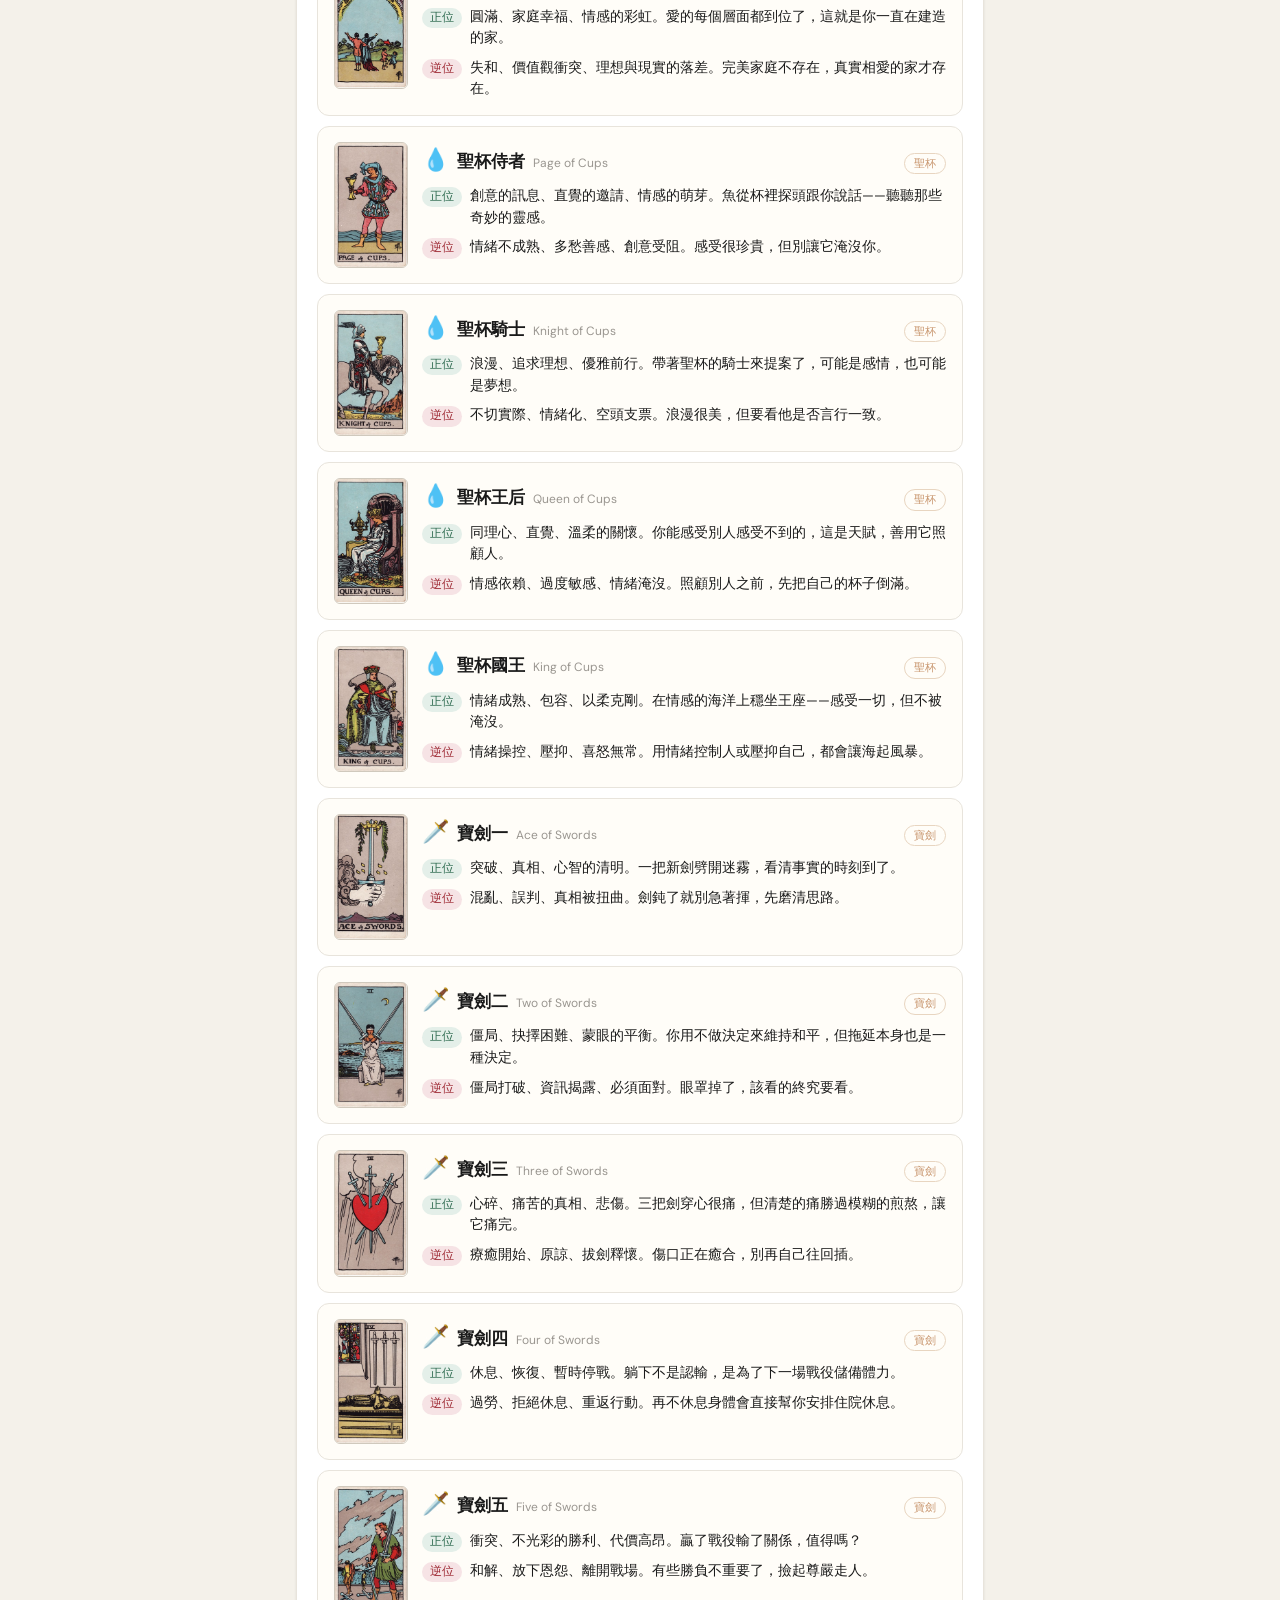
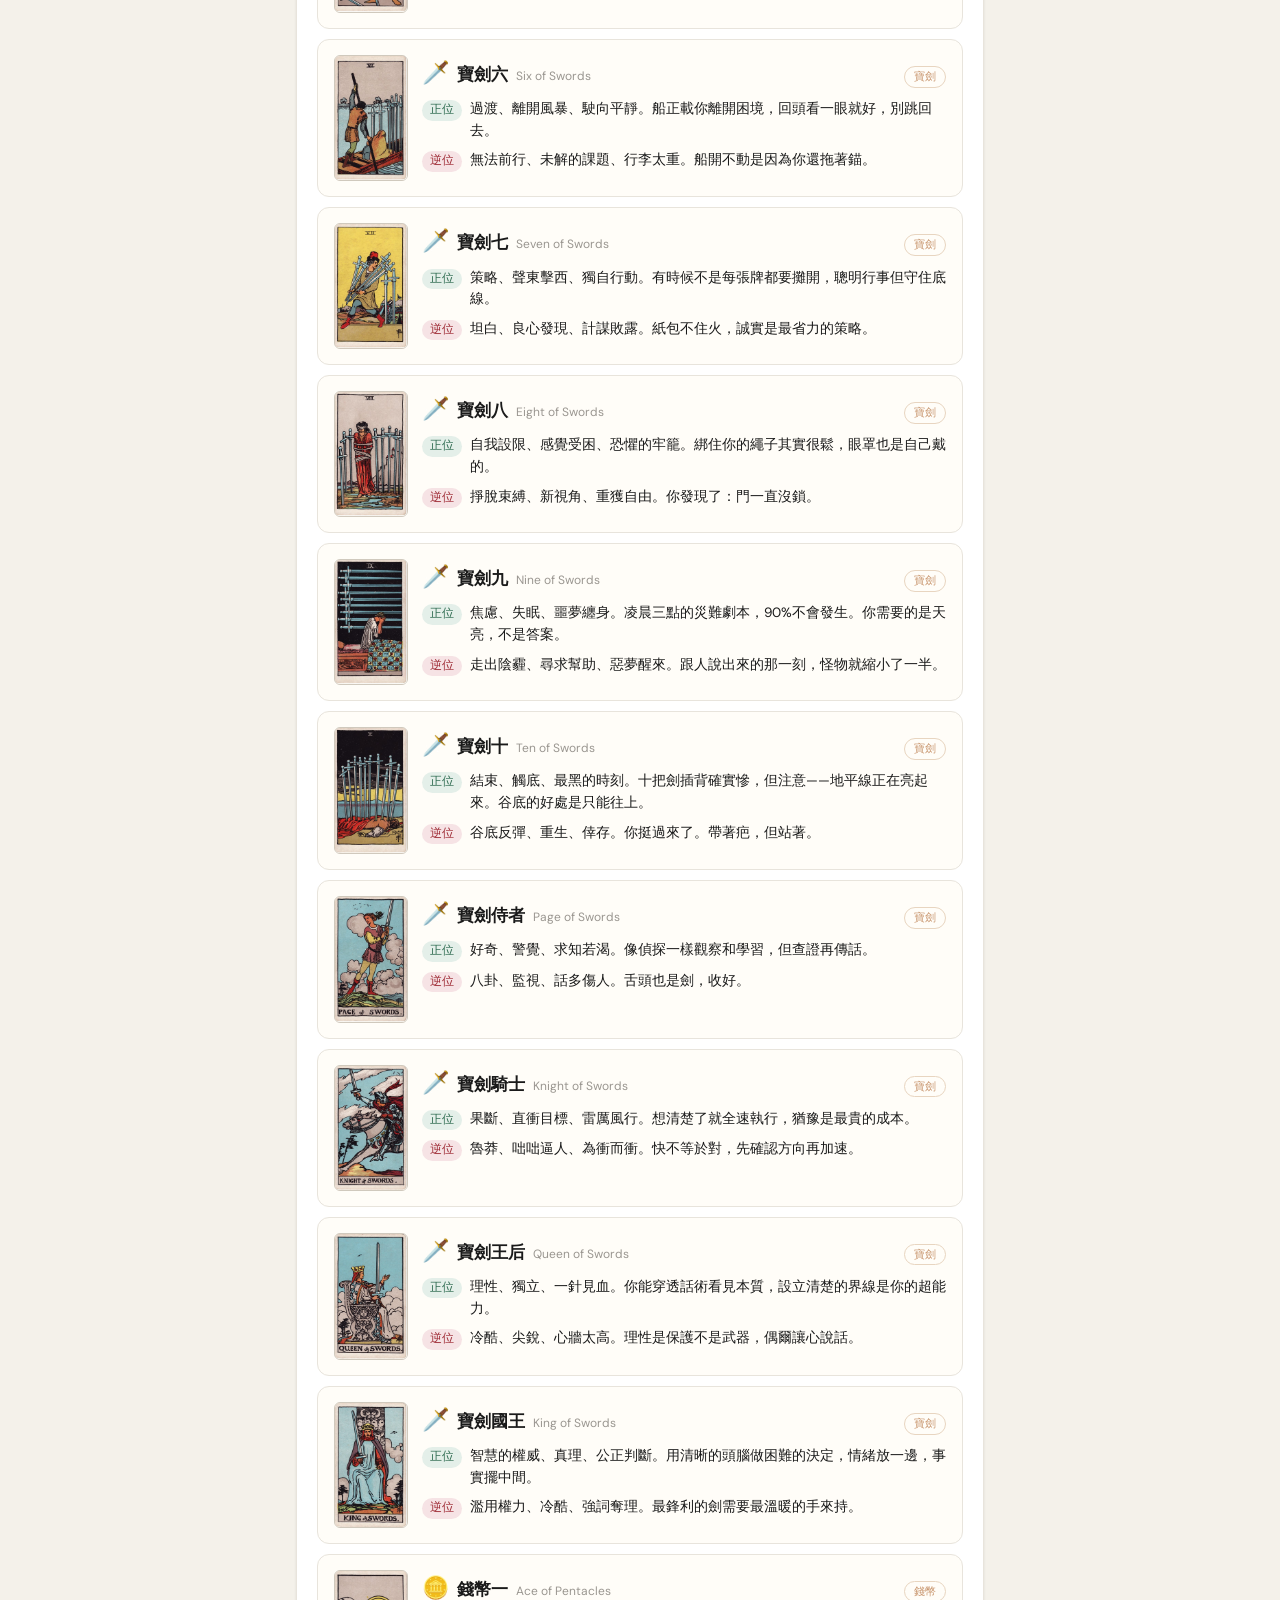
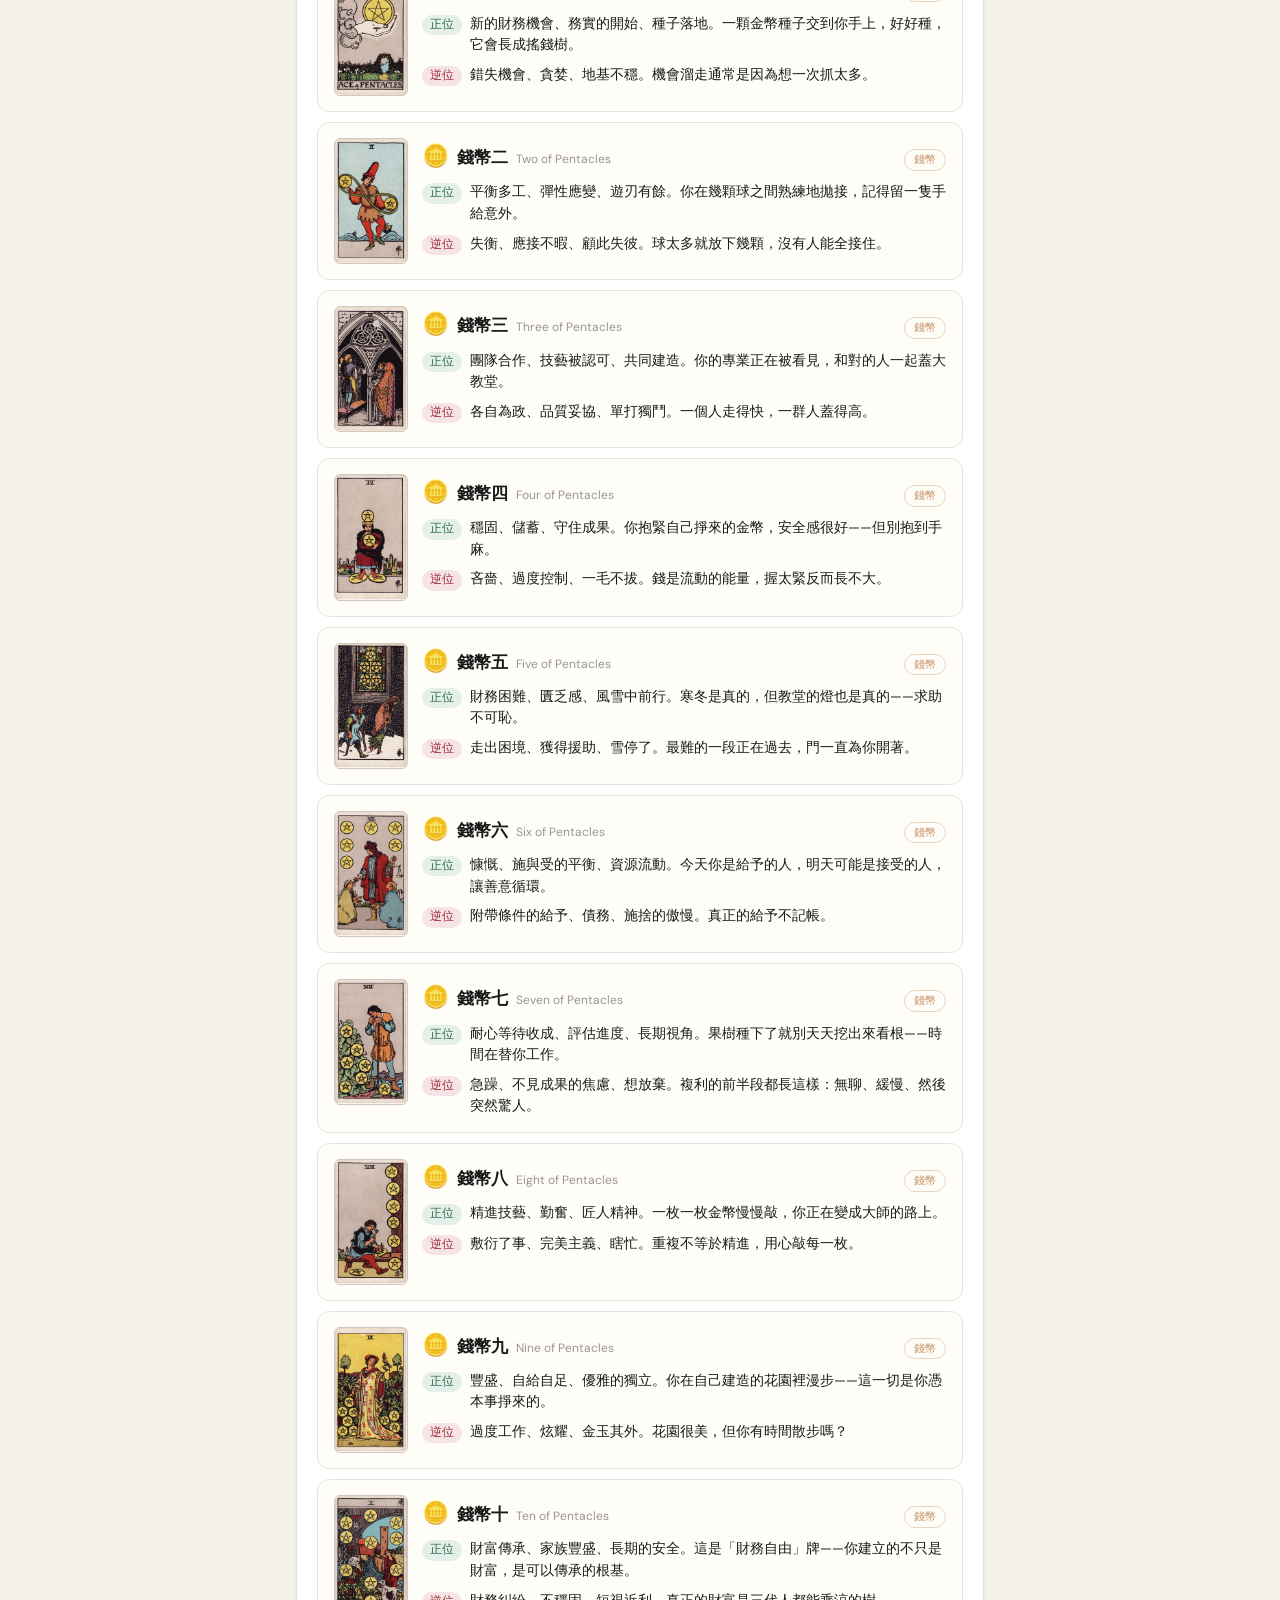
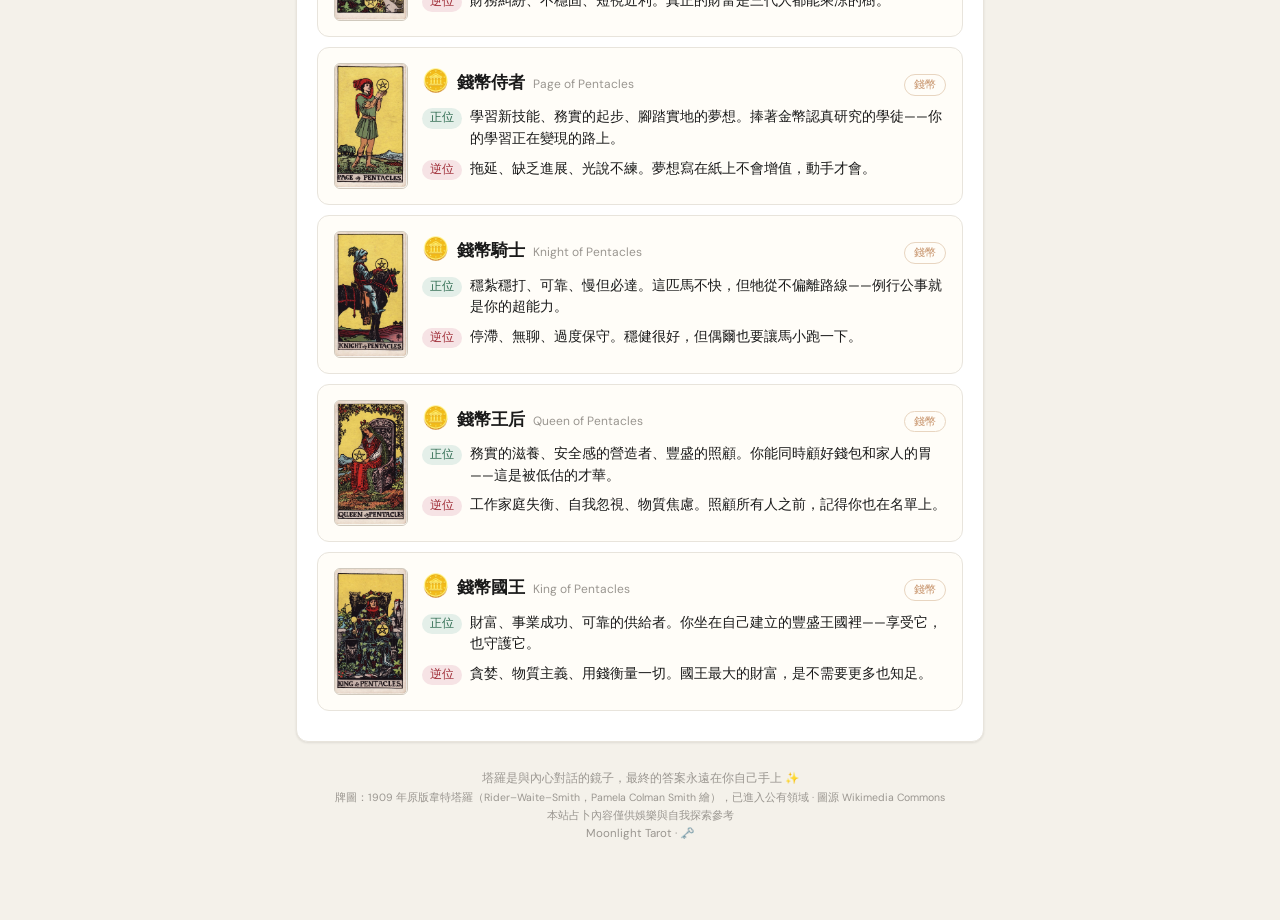
==== commit ab69206c: "加入牌圖公有領域出處與娛樂性質聲明 Co-Authored-By: Claude Fable 5 <noreply@anthropic.com> Claude-Session: https://cla" ====
--- a/library.html
+++ b/library.html
@@ -51,7 +51,7 @@
     <div id="emptyMsg">找不到符合的牌 🌫️ 換個關鍵字試試</div>
   </section>
 
-  <div class="footer-note">塔羅是與內心對話的鏡子，最終的答案永遠在你自己手上 ✨<br>Moonlight Tarot · <a href="studio.html" title="解牌工作台">🗝️</a></div>
+  <div class="footer-note">塔羅是與內心對話的鏡子，最終的答案永遠在你自己手上 ✨<br><span style="font-size:10.5px;">牌圖：1909 年原版韋特塔羅（Rider–Waite–Smith，Pamela Colman Smith 繪），已進入公有領域 · 圖源 Wikimedia Commons<br>本站占卜內容僅供娛樂與自我探索參考</span><br>Moonlight Tarot · <a href="studio.html" title="解牌工作台">🗝️</a></div>
 </div>
 
 <script src="tarot-core.js"></script>
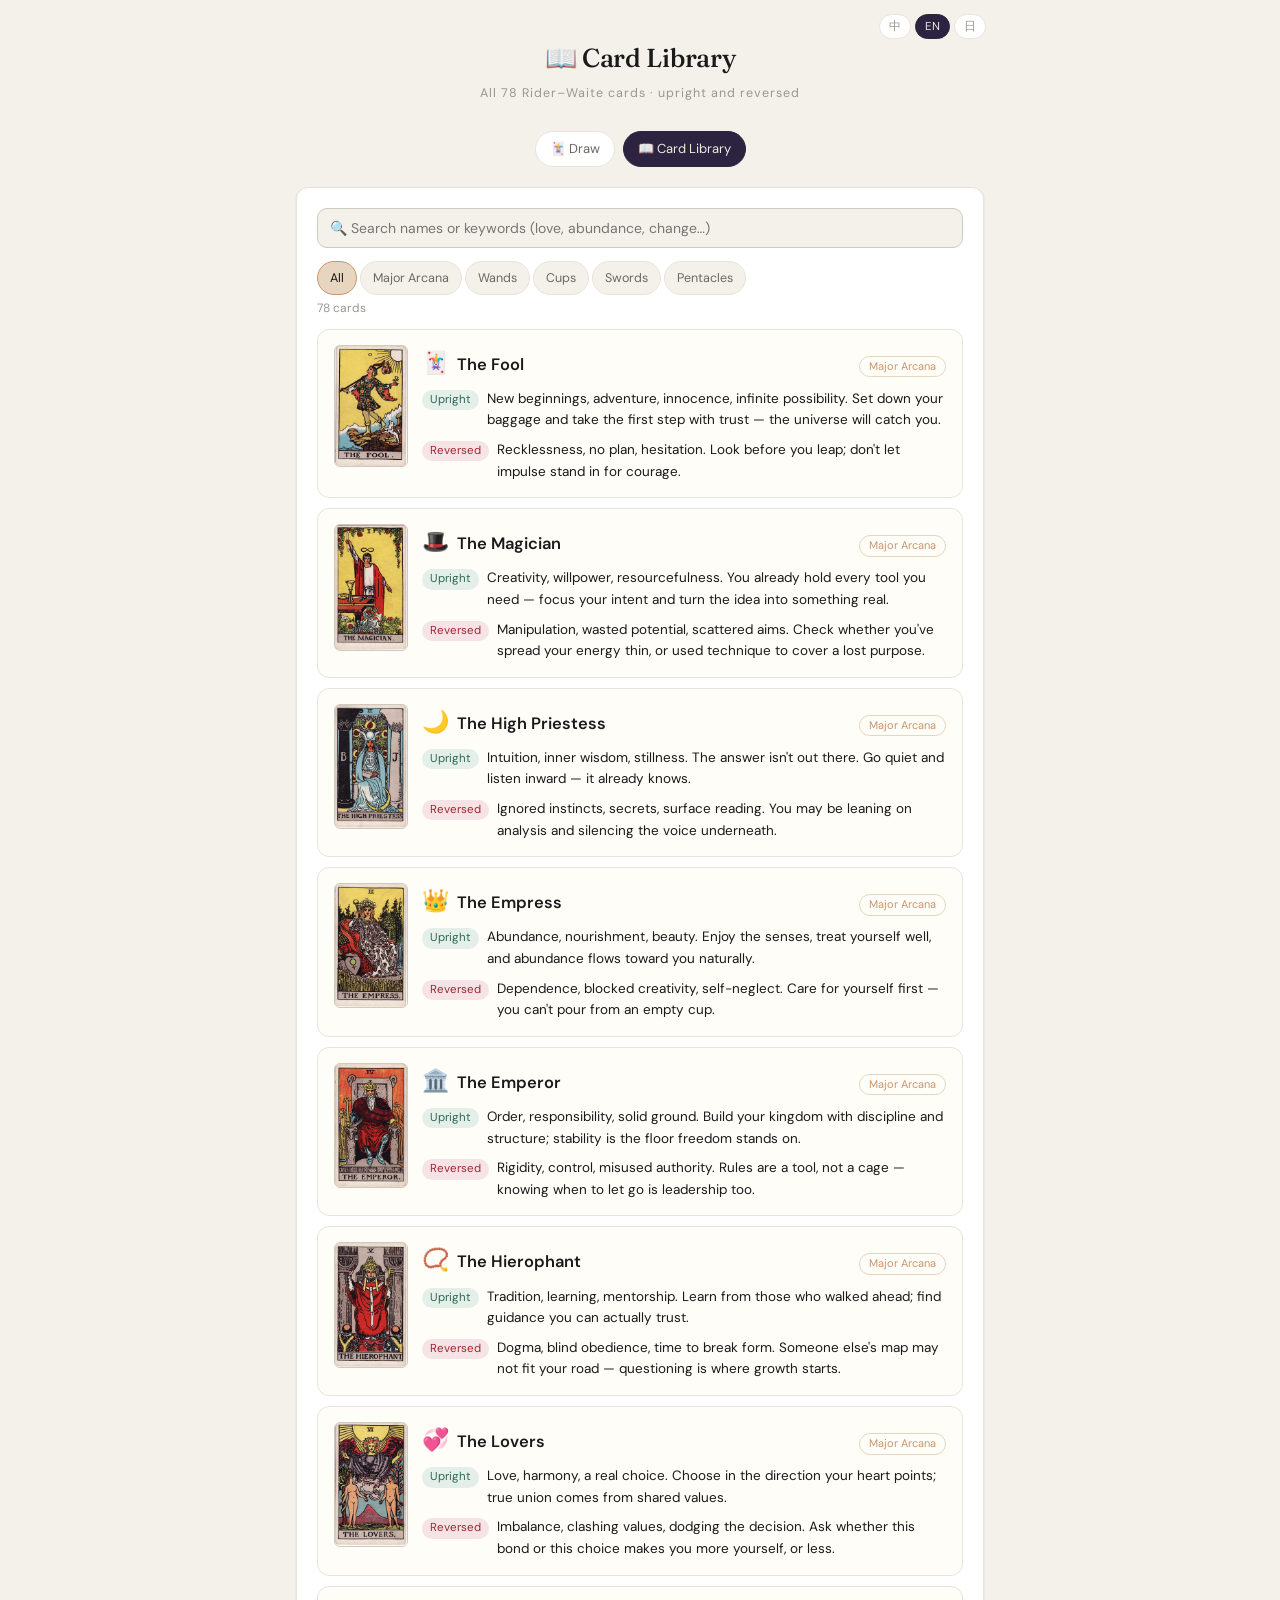
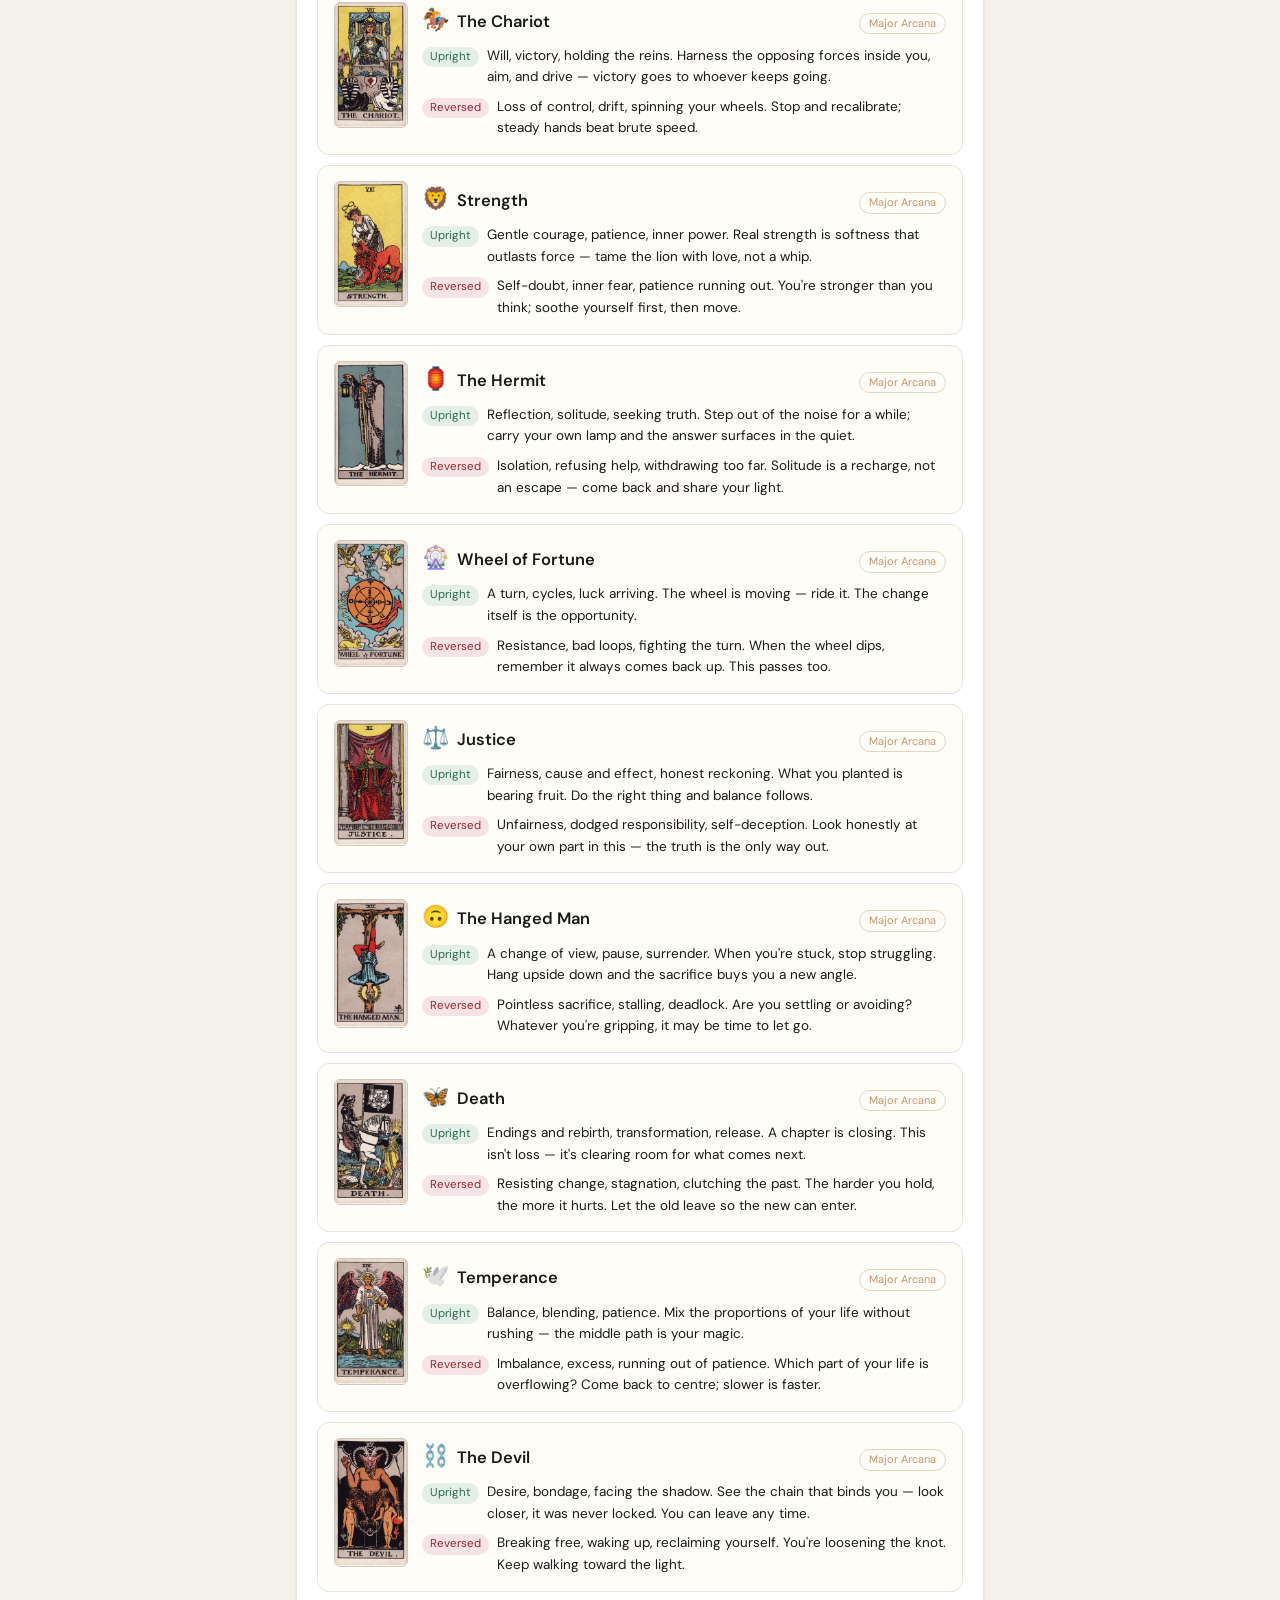
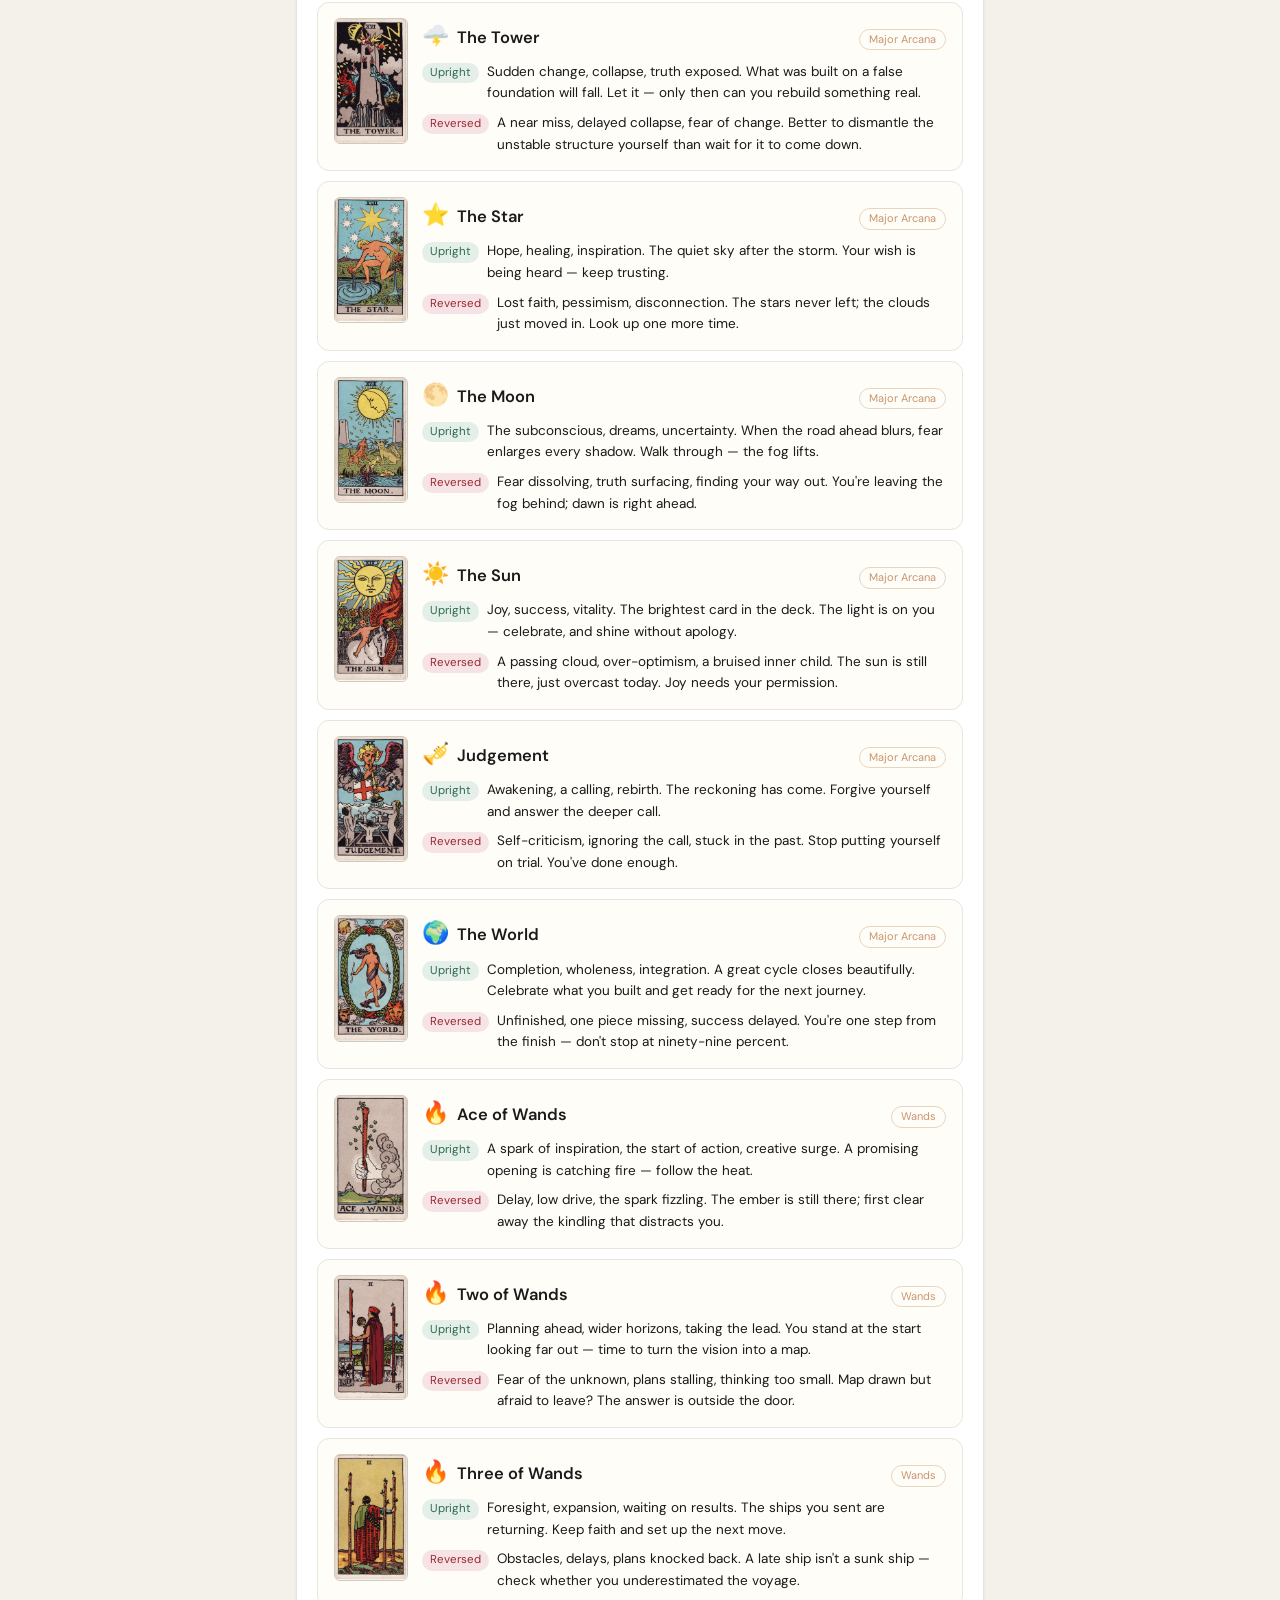
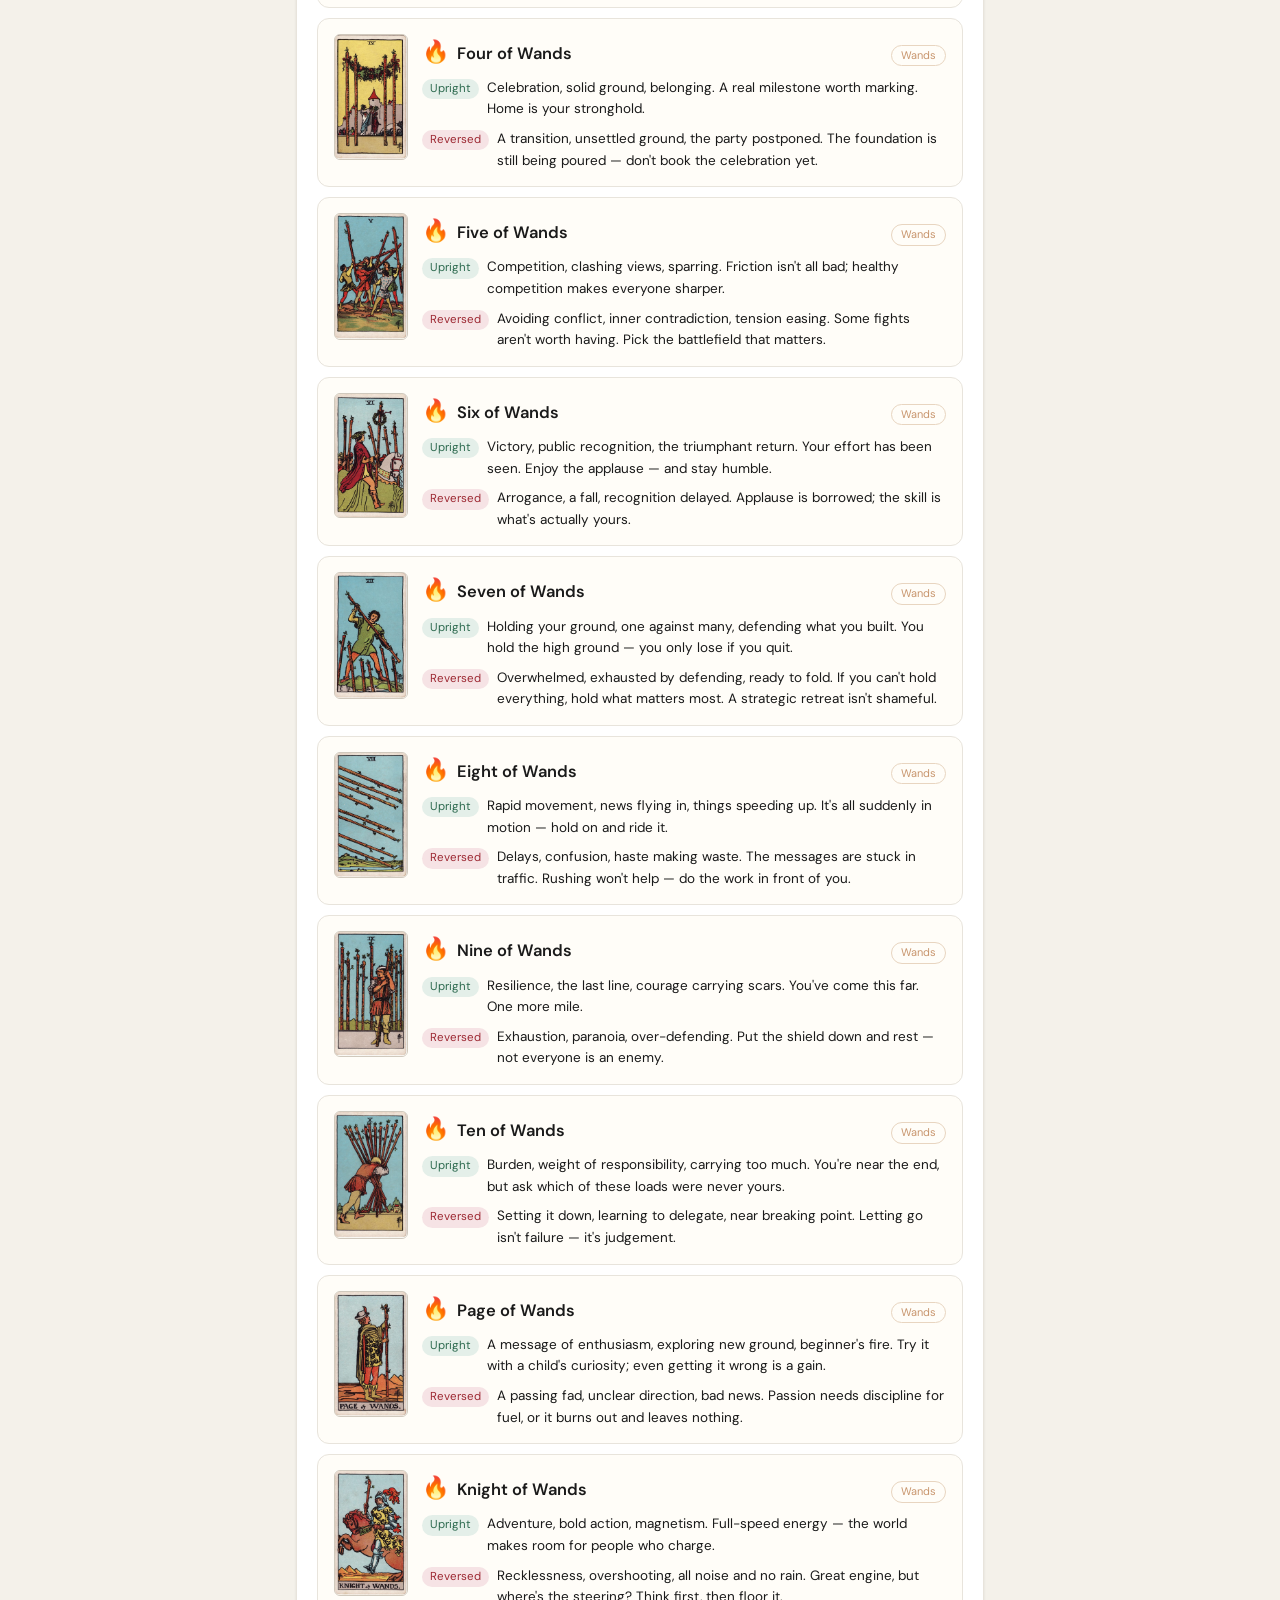
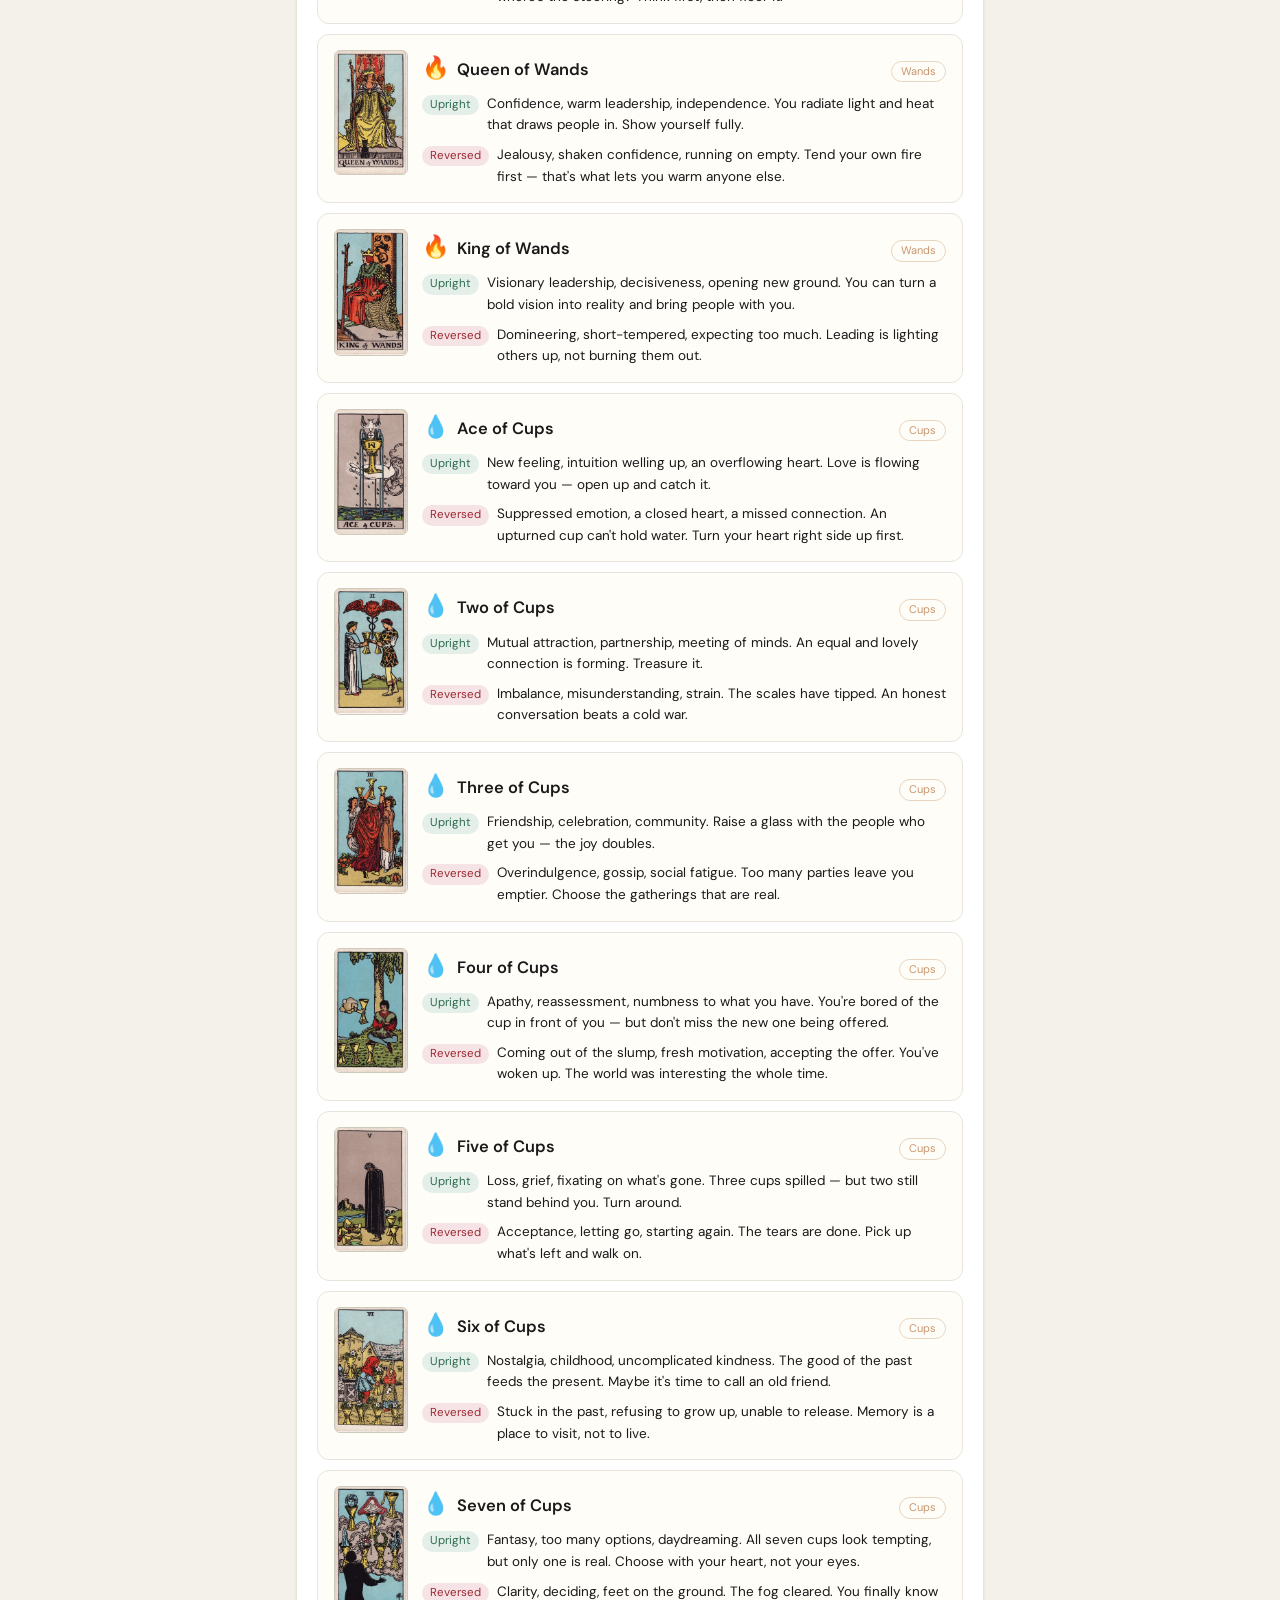
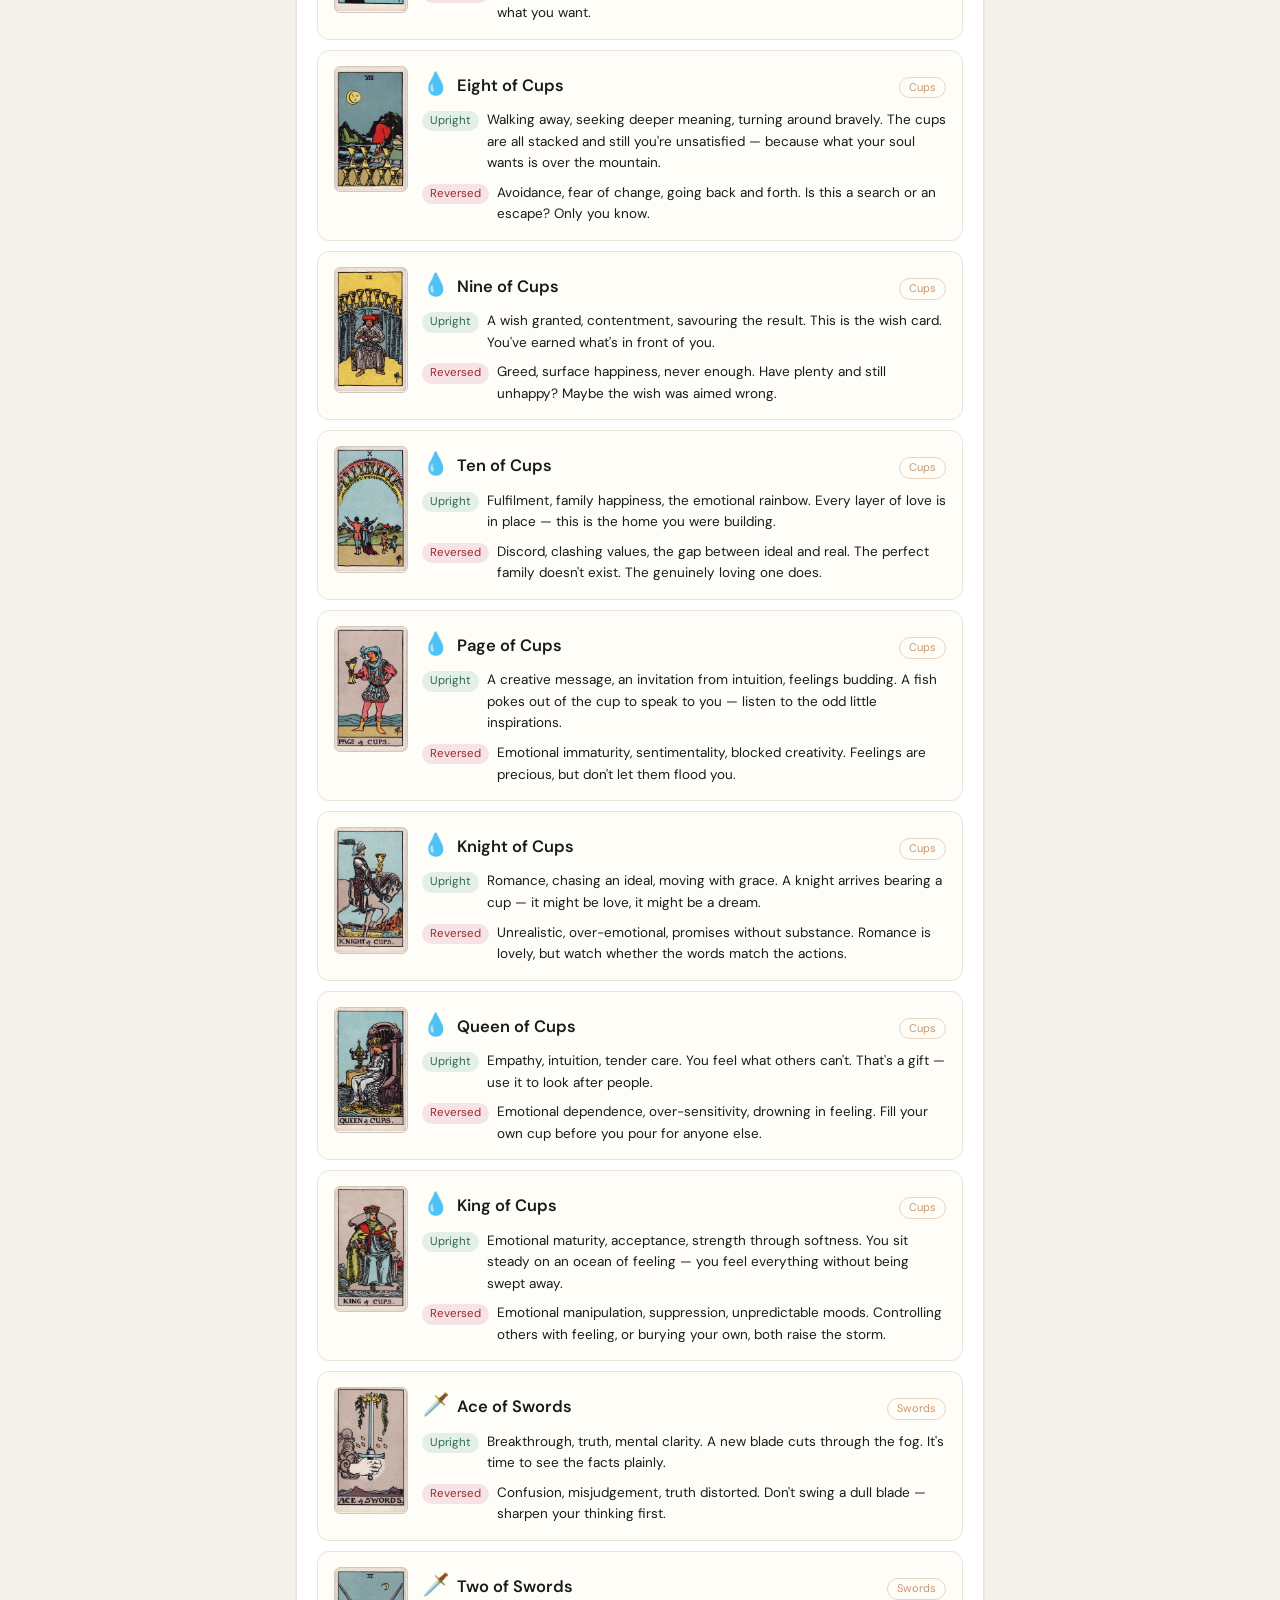
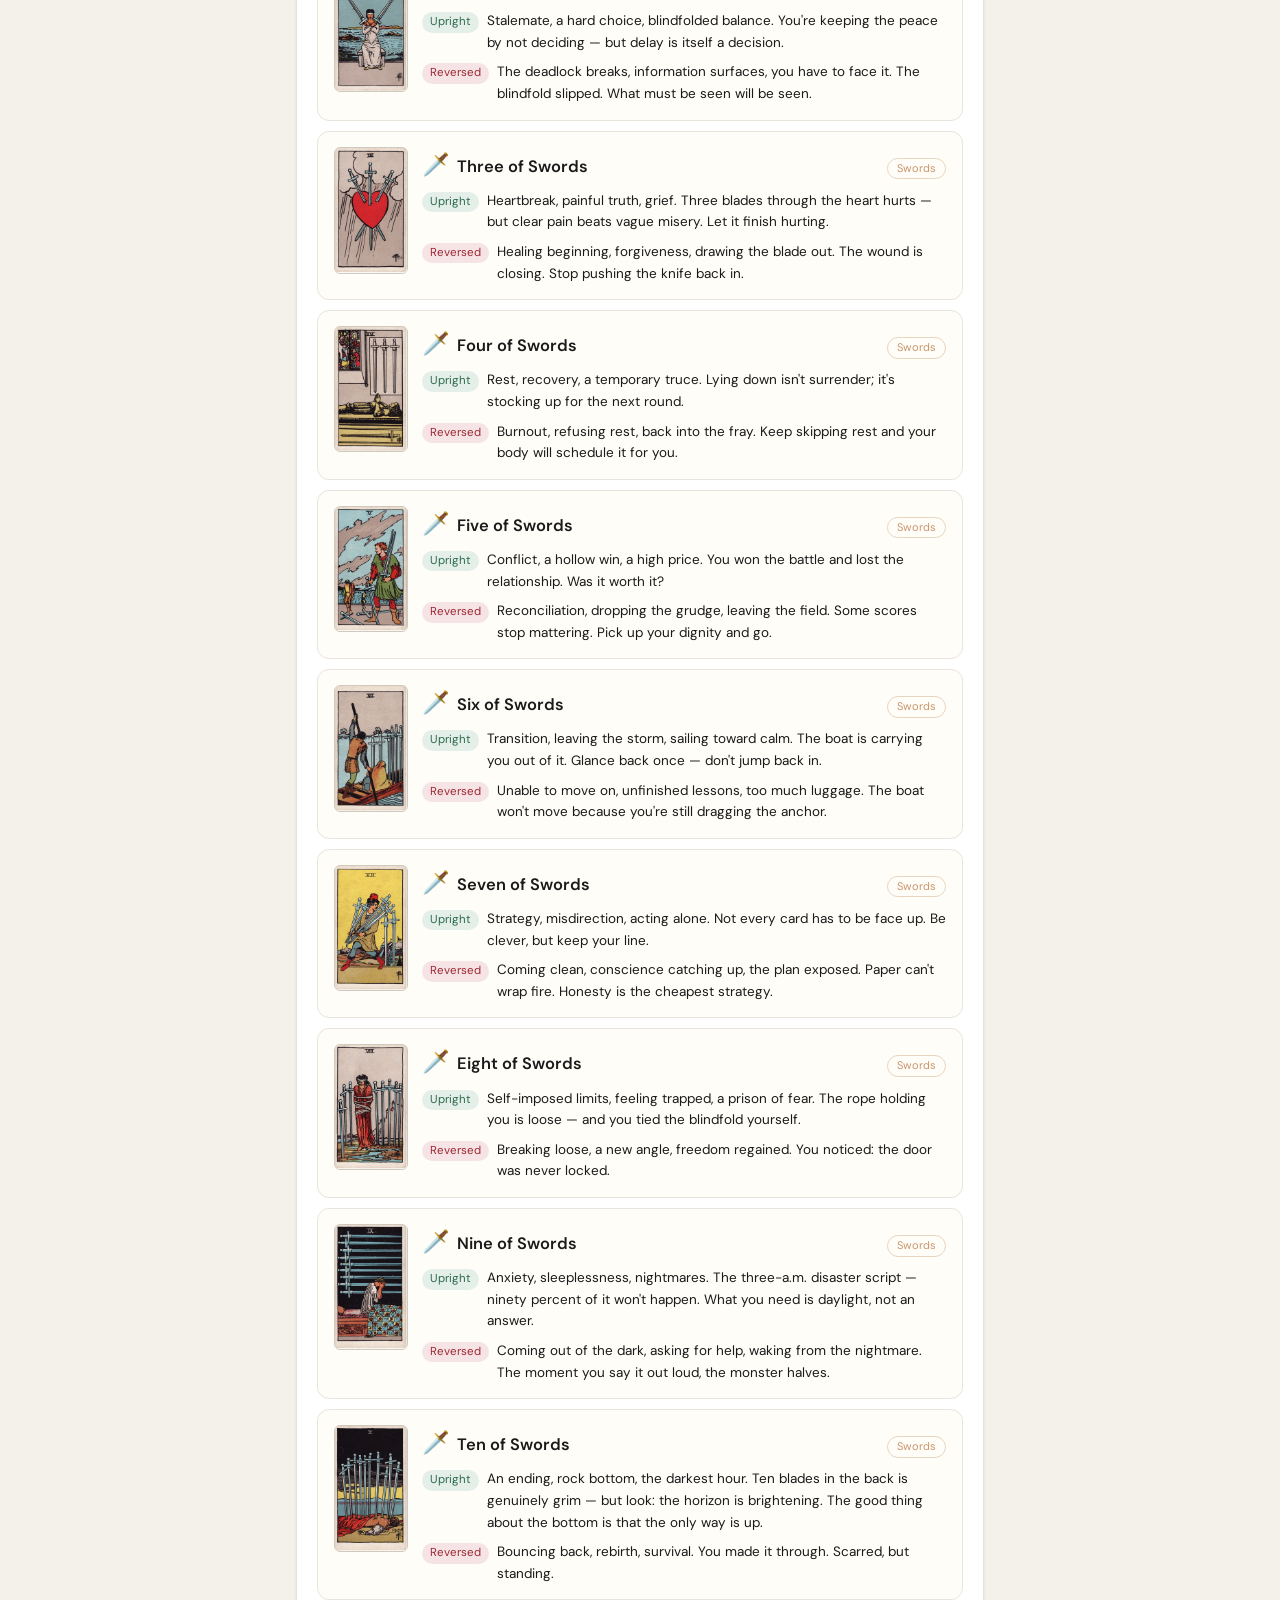
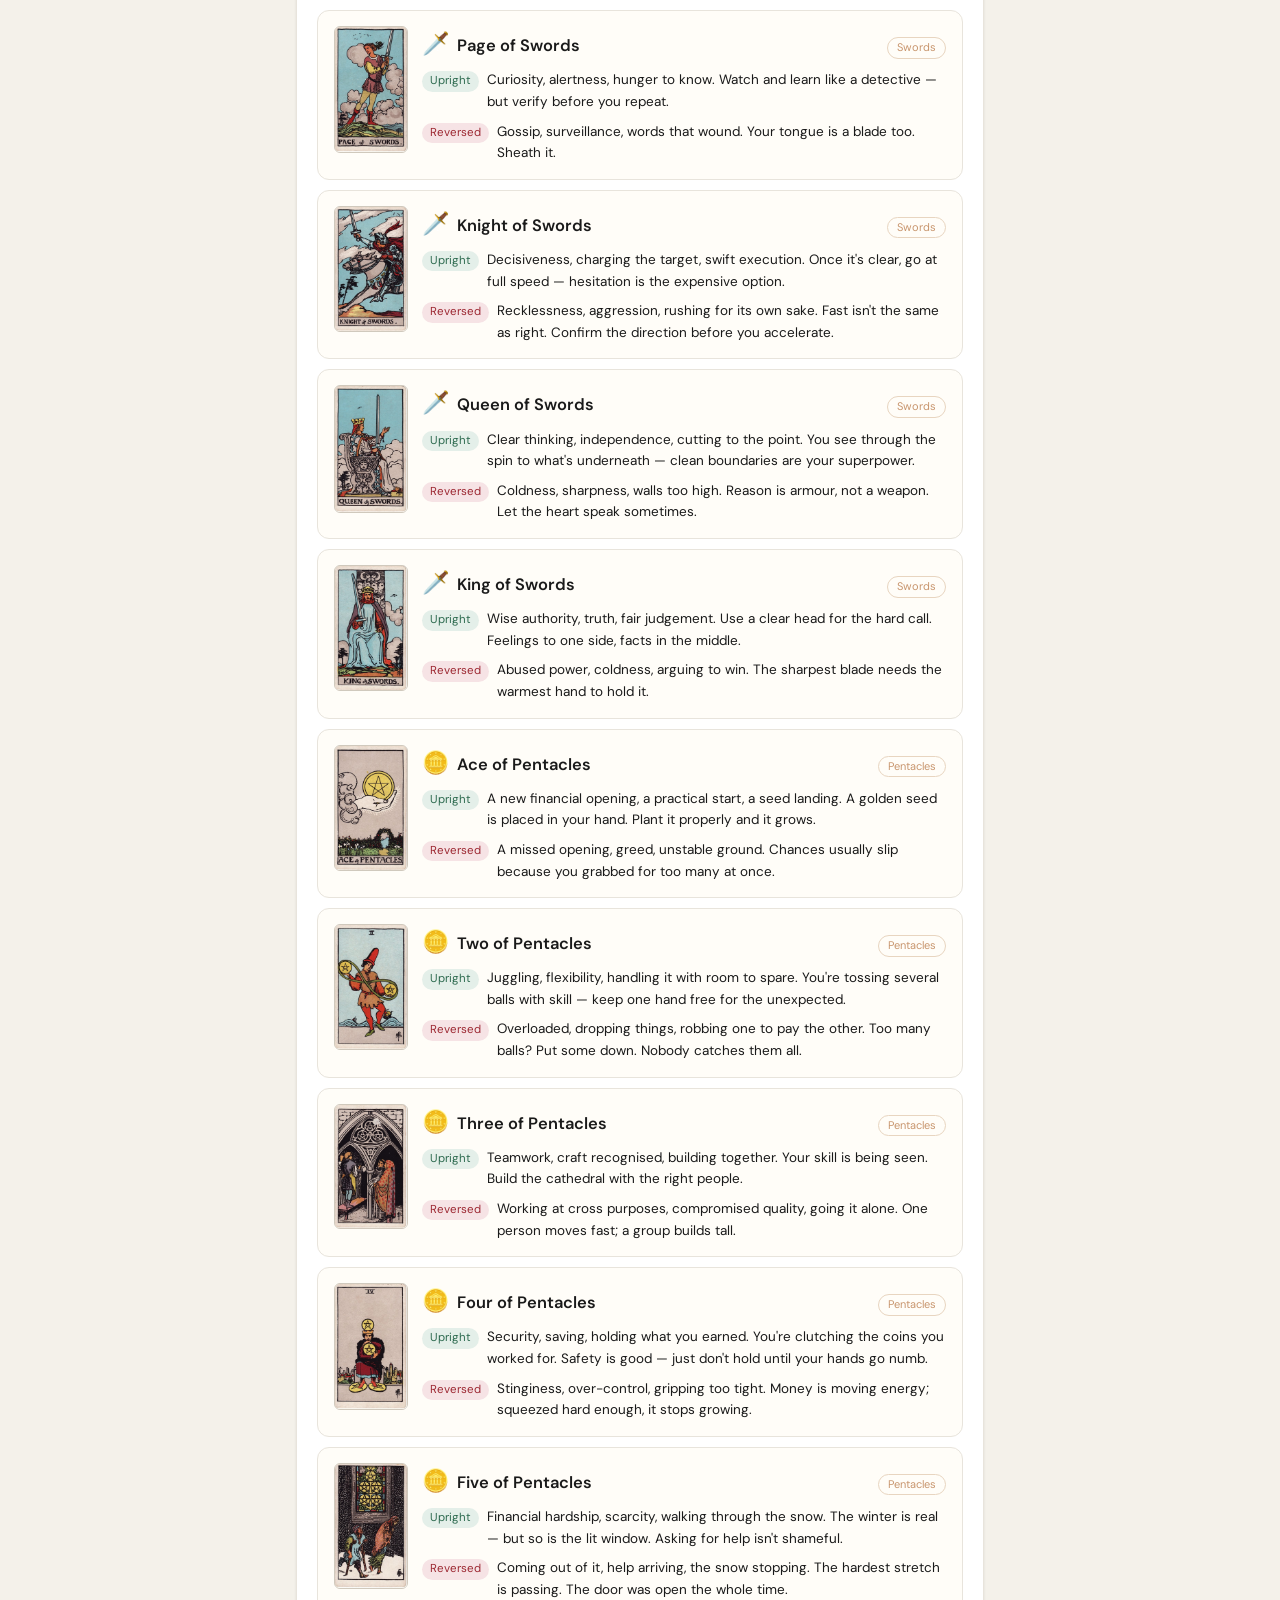
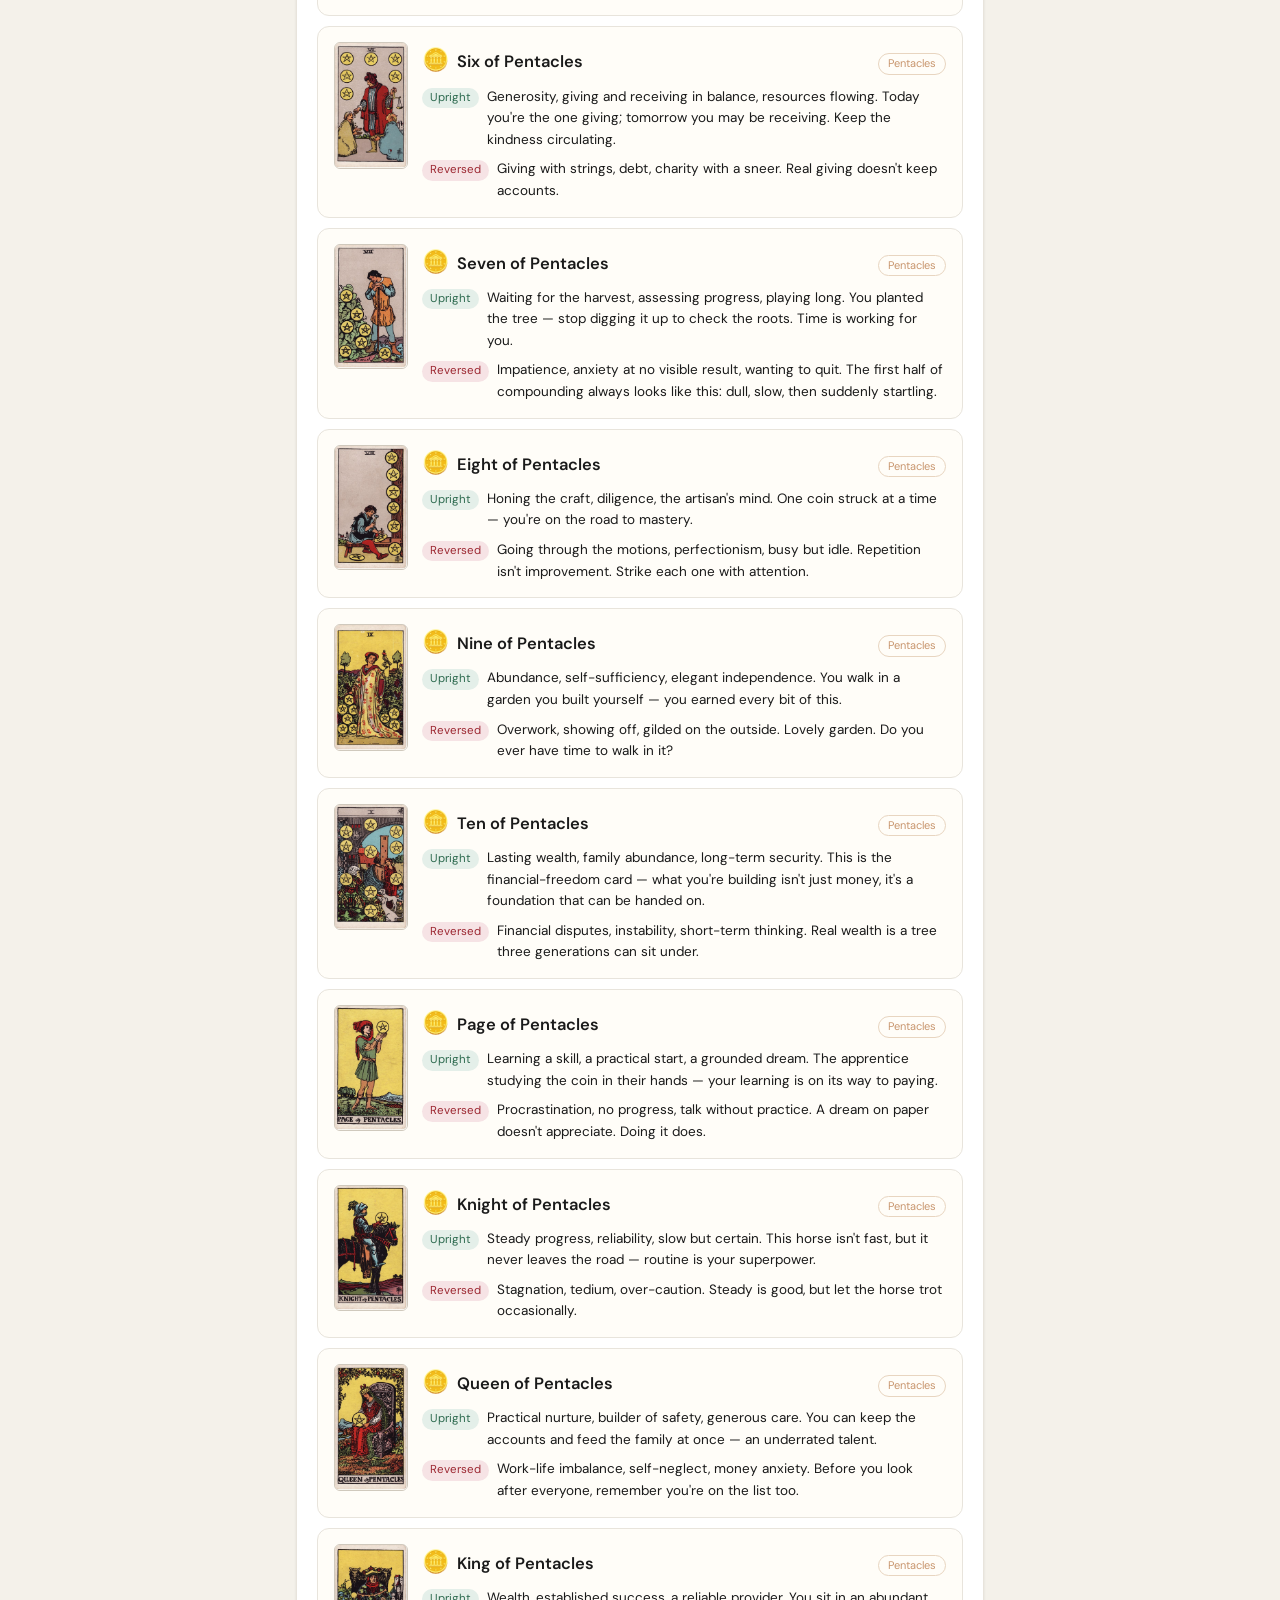
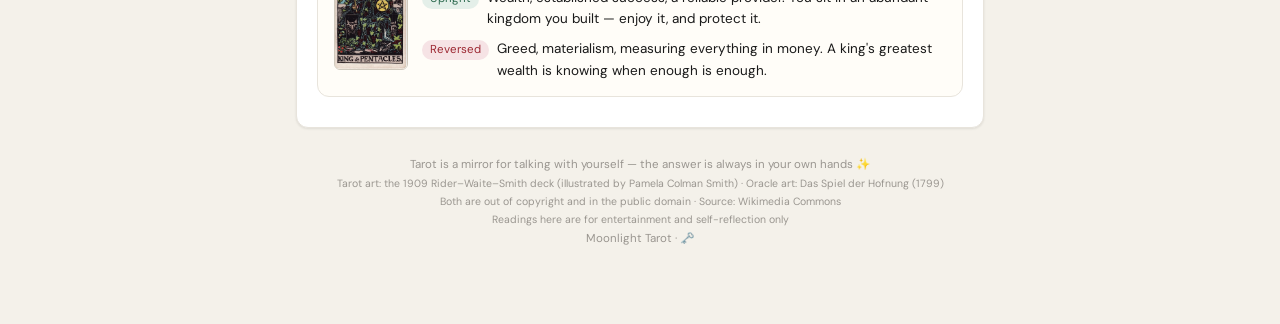
==== commit 9ff5c69c: "多語系上線：繁中／英文／日文，依瀏覽器語言自動切換 - 78 張塔羅牌名與正逆位牌義、36 張神諭卡全部三語 - 介面、牌陣、問題模板、綜合訊息引擎、AI 提示詞、複製文字皆隨語言變化 - 依 nav" ====
--- a/library.html
+++ b/library.html
@@ -9,6 +9,11 @@
 <link rel="icon" href="data:image/svg+xml,<svg xmlns=%22http://www.w3.org/2000/svg%22 viewBox=%220 0 100 100%22><text y=%22.9em%22 font-size=%2290%22>🔮</text></svg>">
 <link rel="stylesheet" href="tarot.css">
 <style>
+.lang-switch { position: absolute; top: 14px; right: 14px; display: flex; gap: 4px; }
+.lang-switch button { border: 1px solid var(--border); background: var(--bg-card); color: var(--text-soft);
+  font-size: 11.5px; font-family: inherit; padding: 4px 9px; border-radius: 99px; cursor: pointer; }
+.lang-switch button.on { background: var(--mystic1); color: #f0e9db; border-color: var(--mystic1); }
+.container { position: relative; }
 .lib-card {
   background: #fffdf8; border: 1px solid var(--border); border-radius: var(--radius);
   padding: 15px 16px; margin-bottom: 10px;
@@ -34,45 +39,66 @@
 </head>
 <body>
 <div class="container">
+  <div class="lang-switch">
+    <button data-l="zh">中</button><button data-l="en">EN</button><button data-l="ja">日</button>
+  </div>
   <header class="site-header">
-    <h1>📖 牌義知識庫</h1>
-    <div class="subtitle">78 張韋特塔羅 · 正逆位完整牌義</div>
+    <h1 data-t="lib_title"></h1>
+    <div class="subtitle" data-t="lib_sub"></div>
   </header>
   <nav class="top-nav">
-    <a href="index.html">🃏 線上抽牌</a>
-    <a href="library.html" class="active">📖 牌義知識庫</a>
+    <a href="index.html" data-t="nav_draw"></a>
+    <a href="library.html" class="active" data-t="nav_lib"></a>
   </nav>
 
   <section class="card-panel">
-    <input type="text" id="searchBox" placeholder="🔍 搜尋牌名或關鍵字（例：戀人、桃花、豐盛…）">
+    <input type="text" id="searchBox" data-tph="lib_search">
     <div style="margin-top:10px;" id="suitChips"></div>
     <div class="count-note" id="countNote"></div>
     <div id="libList"></div>
-    <div id="emptyMsg">找不到符合的牌 🌫️ 換個關鍵字試試</div>
+    <div id="emptyMsg" data-t="lib_empty"></div>
   </section>
 
-  <div class="footer-note">塔羅是與內心對話的鏡子，最終的答案永遠在你自己手上 ✨<br><span style="font-size:10.5px;">牌圖：1909 年原版韋特塔羅（Rider–Waite–Smith，Pamela Colman Smith 繪），已進入公有領域 · 圖源 Wikimedia Commons<br>本站占卜內容僅供娛樂與自我探索參考</span><br>Moonlight Tarot · <a href="studio.html" title="解牌工作台">🗝️</a></div>
+  <div class="footer-note">
+    <span data-t="foot_mirror"></span><br>
+    <span style="font-size:10.5px;"><span data-th="foot_credit"></span><br><span data-t="foot_disc"></span></span><br>
+    Moonlight Tarot · <a href="studio.html" title="studio">🗝️</a>
+  </div>
 </div>
 
+<script src="i18n.js"></script>
 <script src="tarot-core.js"></script>
 <script>
 const $ = id => document.getElementById(id);
-const SUITS = ['全部', '大阿爾克那', '權杖', '聖杯', '寶劍', '錢幣'];
+const SUITS_ZH = ['全部', '大阿爾克那', '權杖', '聖杯', '寶劍', '錢幣'];
+function suitLabel(zh) {
+  if (zh === '全部') return t('lib_all');
+  if (LANG !== 'zh' && I18N_SUITS[LANG] && I18N_SUITS[LANG][zh]) return I18N_SUITS[LANG][zh];
+  return zh;
+}
 let curSuit = '全部', curQ = '';
+function applyI18n() {
+  document.querySelectorAll('[data-t]').forEach(el => { el.textContent = t(el.dataset.t); });
+  document.querySelectorAll('[data-th]').forEach(el => { el.innerHTML = t(el.dataset.th); });
+  document.querySelectorAll('[data-tph]').forEach(el => { el.placeholder = t(el.dataset.tph); });
+  document.documentElement.lang = LANG === 'zh' ? 'zh-Hant' : LANG;
+  document.querySelectorAll('.lang-switch button').forEach(b => b.classList.toggle('on', b.dataset.l === LANG));
+}
+document.querySelectorAll('.lang-switch button').forEach(b => b.addEventListener('click', () => setLang(b.dataset.l)));
 
 function renderChips() {
-  $('suitChips').innerHTML = SUITS.map(s => `<span class="chip ${s === curSuit ? 'active' : ''}" data-s="${s}">${s}</span>`).join('');
+  $('suitChips').innerHTML = SUITS_ZH.map(s => `<span class="chip ${s === curSuit ? 'active' : ''}" data-s="${s}">${suitLabel(s)}</span>`).join('');
   document.querySelectorAll('#suitChips .chip').forEach(ch => ch.addEventListener('click', () => {
-    curSuit = ch.dataset.s; renderChips(); renderList();
+    curSuit = ch.dataset.s; applyI18n(); renderChips(); renderList();
   }));
 }
 function renderList() {
   const list = TAROT_CARDS.filter(c => {
-    if (curSuit !== '全部' && suitOf(c) !== curSuit) return false;
+    if (curSuit !== '全部' && suitZh_(c) !== curSuit) return false;
     if (!curQ) return true;
-    return (c.name + c.up + c.rev).toLowerCase().includes(curQ.toLowerCase());
+    return (c.name + c.up + c.rev + cardZhName(c) + meaningOf(c, true) + meaningOf(c, false)).toLowerCase().includes(curQ.toLowerCase());
   });
-  $('countNote').textContent = `共 ${list.length} 張`;
+  $('countNote').textContent = t('lib_count', { n: list.length });
   $('emptyMsg').style.display = list.length ? 'none' : 'block';
   $('libList').innerHTML = list.map(c => `
     <div class="lib-card">
@@ -81,16 +107,16 @@
       <div class="head">
         <span class="emoji">${c.emoji}</span>
         <span class="zh">${cardZhName(c)}</span>
-        <span class="en">${c.name.slice(cardZhName(c).length).trim()}</span>
+        <span class="en">${LANG === 'zh' ? c.name.slice(c.name.split(' ')[0].length).trim() : ''}</span>
         <span class="suit-tag">${suitOf(c)}</span>
       </div>
-      <div class="m-row"><span class="m-tag up">正位</span><span>${c.up}</span></div>
-      <div class="m-row"><span class="m-tag rev">逆位</span><span>${c.rev}</span></div>
+      <div class="m-row"><span class="m-tag up">${t('upright')}</span><span>${meaningOf(c, true)}</span></div>
+      <div class="m-row"><span class="m-tag rev">${t('reversed')}</span><span>${meaningOf(c, false)}</span></div>
       </div>
     </div>`).join('');
 }
 $('searchBox').addEventListener('input', e => { curQ = e.target.value.trim(); renderList(); });
-renderChips(); renderList();
+applyI18n(); renderChips(); renderList();
 </script>
 </body>
 </html>
